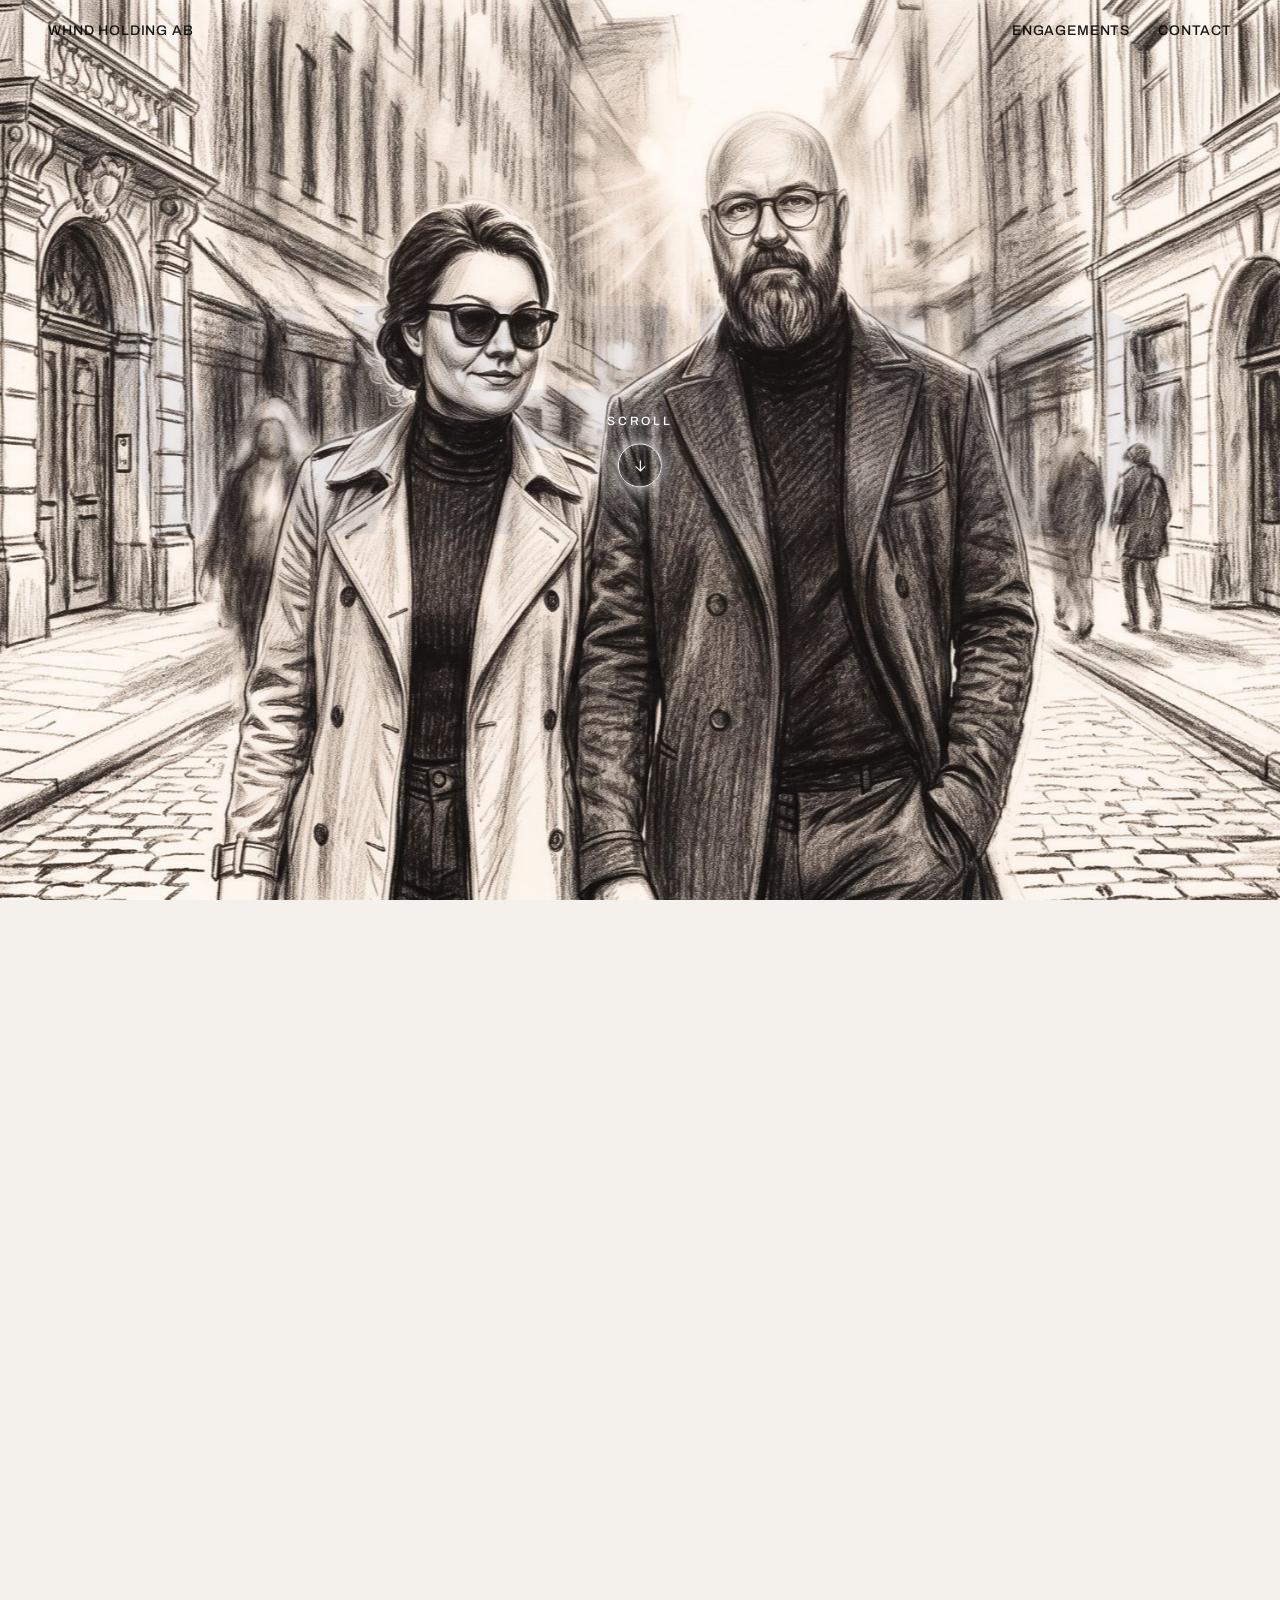
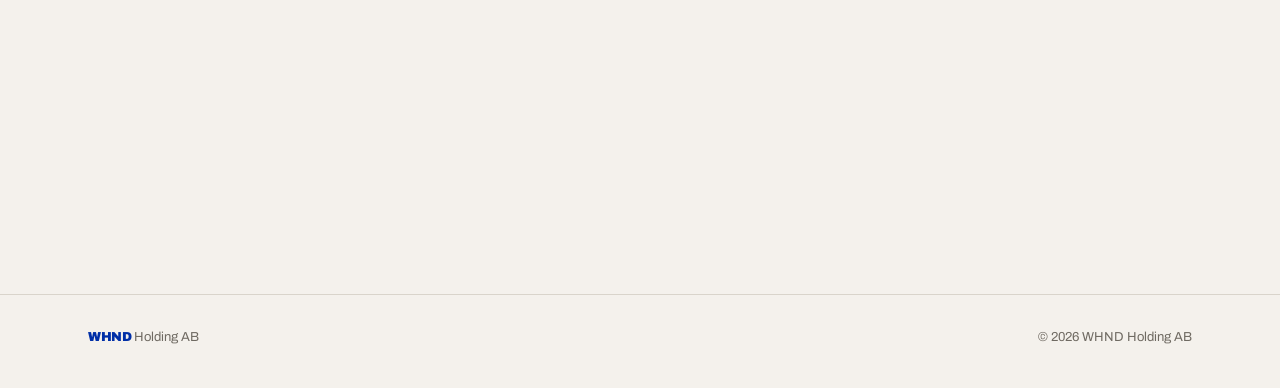
==== index.html @ 92e0ee67 "första deploy av whnd 2.0" ====
<!DOCTYPE html>
<html lang="en">
<head>
<meta charset="UTF-8">
<meta name="viewport" content="width=device-width, initial-scale=1.0">
<title>WHND Holding AB</title>
<meta name="description" content="WHND Holding AB – family-owned holding company of Jakob and Christina Rydberg. Owners of Rydberg Ekblom Group (formerly Contentbyrån) and the company behind enkelbouppteckning.se.">

<!-- ============================================================
     WHND Holding AB — one-pager
     Saker att byta ut (sök på TODO):
     1. "What matters to us"-texten (TODO-TEXT)
     ============================================================ -->

<link rel="preconnect" href="https://fonts.googleapis.com">
<link rel="preconnect" href="https://fonts.gstatic.com" crossorigin>
<link href="https://fonts.googleapis.com/css2?family=Archivo:wght@400;500;800;900&display=swap" rel="stylesheet">

<style>
  :root{
    --paper:#f4f1ec;        /* benvit bakgrund */
    --ink:#191817;          /* nästan svart text */
    --blue:#002fa7;         /* wordmark-blå (Klein-blå) */
    --muted:#6f6a62;
    --line:#d9d4cb;
    --max:1200px;
  }

  *{margin:0;padding:0;box-sizing:border-box}
  html{scroll-behavior:smooth}
  body{
    font-family:'Archivo',system-ui,sans-serif;
    background:var(--paper);
    color:var(--ink);
    -webkit-font-smoothing:antialiased;
    line-height:1.6;
  }
  ::selection{background:var(--blue);color:#fff}

  a{color:inherit;text-decoration:none}
  .wrap{max-width:var(--max);margin:0 auto;padding:0 clamp(20px,4vw,48px)}

  /* ---------- Nav ---------- */
  nav{
    position:fixed;top:0;left:0;right:0;z-index:20;
    display:flex;justify-content:space-between;align-items:center;
    padding:20px clamp(20px,4vw,48px);
    mix-blend-mode:multiply; /* navigationen smälter också in i bilden */
    font-size:14px;font-weight:500;letter-spacing:.06em;text-transform:uppercase;
  }
  nav .links{display:flex;gap:28px}
  nav a:hover{color:var(--blue)}

  /* ---------- Hero (scrollstyrd) ----------
     .hero-scroll är 240vh hög. Insidan (header) är sticky och fyller
     viewporten. Scrollpositionen räknas om till --p (0 → 1) i JS:
       --p = 0  : bilden skarp, WHND knappt synligt
       --p = 1  : bilden blurrad, WHND fullt framme
  ------------------------------------------ */
  .hero-scroll{height:240vh;position:relative}
  header{
    position:sticky;top:0;
    height:100svh;
    overflow:hidden;
    background:var(--paper);
  }
  .hero-img{
    position:absolute;inset:0;
    width:100%;height:100%;
    object-fit:cover;
    filter:blur(calc(var(--p,0) * 16px)) brightness(calc(1 + var(--p,0) * .07));
    transform:scale(calc(1.02 + var(--p,0) * .08)); /* döljer blur-kanterna + subtil zoom */
    will-change:filter,transform;
  }
  .wordmark-group{
    position:absolute;inset:0;
    display:flex;flex-direction:column;align-items:center;justify-content:center;
    gap:clamp(14px,2.5svh,28px);
    color:var(--blue);
    mix-blend-mode:multiply;                  /* multipliceras mot bilden */
    opacity:calc(.07 + var(--p,0) * .93);     /* knappt synligt → fullt framme */
    transform:scale(calc(1.08 - var(--p,0) * .08));
    user-select:none;
    z-index:2;
  }
  .wordmark{
    font-weight:900;
    font-size:clamp(110px,24vw,520px);
    line-height:1;
    letter-spacing:-.045em;
    white-space:nowrap;
  }
  .wordmark-sub{
    font-size:clamp(12px,1.3vw,17px);
    font-weight:500;
    letter-spacing:.22em;
    text-transform:uppercase;
    text-align:center;
  }
  /* SCROLL-nudge: mitten-mitten, syns direkt, tonar bort när WHND framträder */
  .scroll-nudge{
    position:absolute;
    left:50%;top:50%;
    transform:translate(-50%,-50%);
    display:flex;flex-direction:column;align-items:center;gap:12px;
    color:#fff;
    text-shadow:0 0 12px rgba(255,255,255,.9), 0 0 28px rgba(255,255,255,.5), 0 1px 6px rgba(0,0,0,.3);
    opacity:calc(1 - var(--p,0) * 4);         /* borta vid ~25 % av scrollsträckan */
    z-index:3;
    pointer-events:none;
  }
  .scroll-nudge .label{font-size:12px;font-weight:500;letter-spacing:.24em;text-transform:uppercase}
  .scroll-nudge .circle{
    width:44px;height:44px;border-radius:50%;
    border:1.5px solid #fff;
    box-shadow:0 0 14px rgba(255,255,255,.8), 0 0 34px rgba(255,255,255,.45),
               inset 0 0 10px rgba(255,255,255,.25);
    display:flex;align-items:center;justify-content:center;
    animation:nudge 2s ease-in-out infinite;
  }
  .scroll-nudge svg{width:15px;height:15px;display:block}
  @keyframes nudge{
    0%,100%{transform:translateY(0)}
    50%{transform:translateY(7px)}
  }
  @media (prefers-reduced-motion:reduce){
    :root{--p:1}
    .hero-scroll{height:100svh}
  }

  /* ---------- Sektioner ---------- */
  section{padding:clamp(80px,12vh,150px) 0;border-top:1px solid var(--line)}
  .kicker{
    font-size:13px;font-weight:500;letter-spacing:.16em;text-transform:uppercase;
    color:var(--blue);margin-bottom:28px;
  }
  .intro p{
    font-size:clamp(24px,3.2vw,40px);
    line-height:1.3;
    font-weight:500;
    letter-spacing:-.015em;
    max-width:20em;
  }
  .intro p + p{margin-top:1em;font-size:clamp(17px,1.6vw,20px);font-weight:400;color:var(--muted);max-width:36em}

  /* ---------- Bolag ---------- */
  .holding{display:grid;gap:0}
  .holding article{
    display:grid;
    grid-template-columns:80px 1fr 2fr;
    gap:clamp(16px,3vw,48px);
    padding:40px 0;
    border-top:1px solid var(--line);
    align-items:baseline;
  }
  .holding article:first-of-type{border-top:none;padding-top:0}
  .num{font-size:14px;color:var(--muted);font-variant-numeric:tabular-nums}
  .holding h3{
    font-size:clamp(22px,2.6vw,32px);
    font-weight:800;letter-spacing:-.02em;line-height:1.15;
  }
  .holding h3 a:hover{color:var(--blue)}
  .holding h3 .arrow{font-weight:400;font-size:.7em;vertical-align:.2em;margin-left:.3em;color:var(--blue)}
  .holding p{color:var(--muted);font-size:16px;max-width:34em}

  /* ---------- Kontakt ---------- */
  .contact-grid{
    display:grid;
    grid-template-columns:repeat(auto-fit,minmax(220px,1fr));
    gap:40px;margin-top:16px;
  }
  .contact-grid h4{
    font-size:13px;font-weight:500;letter-spacing:.14em;text-transform:uppercase;
    color:var(--muted);margin-bottom:10px;
  }
  .contact-grid p, .contact-grid a{font-size:17px;font-weight:500}
  .contact-grid a{border-bottom:1px solid var(--line);transition:border-color .2s,color .2s}
  .contact-grid a:hover{color:var(--blue);border-color:var(--blue)}
  .li-link{display:inline-flex;align-items:center;gap:8px}
  .li-icon{width:16px;height:16px;flex:none;color:var(--blue)}

  /* ---------- Footer ---------- */
  footer{
    border-top:1px solid var(--line);
    padding:32px 0 40px;
    display:flex;justify-content:space-between;gap:16px;flex-wrap:wrap;
    font-size:13px;color:var(--muted);
  }
  footer .mark{font-weight:900;letter-spacing:-.03em;color:var(--blue)}

  /* ---------- Reveal on scroll ---------- */
  .reveal{opacity:0;transform:translateY(24px);transition:opacity .7s ease,transform .7s ease}
  .reveal.in{opacity:1;transform:none}

  /* ---------- Mobil ---------- */
  @media (max-width:720px){
    .wordmark{font-size:26vw}
    .wordmark-sub{font-size:10px;letter-spacing:.16em;max-width:90vw;white-space:normal}
    .holding article{grid-template-columns:1fr;gap:8px}
    .num{order:-1}
    .scroll-hint{display:none}
  }
</style>
</head>
<body>

<nav>
  <a href="#top">WHND Holding AB</a>
  <div class="links">
    <a href="#engagements">Engagements</a>
    <a href="#contact">Contact</a>
  </div>
</nav>

<div class="hero-scroll" id="top">
  <header>
    <img class="hero-img" src="[data-uri]" alt="Christina och Jakob">
    <div class="wordmark-group">
      <h1 class="wordmark" aria-label="WHND">WHND</h1>
      <p class="wordmark-sub">WHND Holding AB &ndash; Jakob and Christina Rydberg</p>
    </div>
    <div class="scroll-nudge" aria-hidden="true">
      <span class="label">Scroll</span>
      <span class="circle">
        <svg viewBox="0 0 24 24" fill="none" stroke="currentColor" stroke-width="1.8" stroke-linecap="round" stroke-linejoin="round">
          <path d="M12 4v16M5 13l7 7 7-7"/>
        </svg>
      </span>
    </div>
  </header>
</div>

<section class="intro">
  <div class="wrap reveal">
    <p class="kicker">About</p>
    <p>WHND Holding AB is owned by Christina and Jakob, with backgrounds in law and project management in the creative industries.</p>
    <p>Through Contentbyrån AB (Rydberg Ekblom Group) we are engaged in a wide range of industries. What matters to us is long-term commitment, hands-on ownership and working with people we genuinely like.</p><!-- TODO-TEXT: "What matters to us..." är mitt förslag – justera gärna -->
  </div>
</section>

<section id="engagements">
  <div class="wrap reveal">
    <p class="kicker">Engagements</p>
    <div class="holding">

      <article>
        <span class="num">01</span>
        <h3><a href="https://rydbergekblom.se" target="_blank" rel="noopener">Rydberg Ekblom Group<span class="arrow">↗</span></a></h3>
        
        <p>Formerly Contentbyrån. Helps B2B companies in industries such as IT, mining, medicine and technical facility management with communication and marketing.</p>
      </article>

      <article>
        <span class="num">02</span>
        <h3><a href="https://enkelbouppteckning.se" target="_blank" rel="noopener">Enkelbouppteckning.se<span class="arrow">↗</span></a></h3>
        <p>A digital service that makes Swedish estate inventories easy to understand and complete yourself &mdash; without unnecessary legal fees. Operated through WHND.</p>
      </article>

    </div>
  </div>
</section>

<section id="contact">
  <div class="wrap reveal">
    <p class="kicker">Contact</p>
    <div class="contact-grid">
      <div>
        <h4>Email</h4>
        <p><a href="mailto:jakob@rydbergekblom.se">jakob@rydbergekblom.se</a></p>
      </div>
      <div>
        <h4>Corporate ID</h4>
        <p>556921-6210</p>
      </div>
      <div>
        <h4>Registered office</h4>
        <p>Ume&aring;, Sweden</p>
      </div>
      <div>
        <h4>LinkedIn</h4>
        <p>
          <a class="li-link" href="https://www.linkedin.com/in/rydbergjakob/" target="_blank" rel="noopener">
            <svg class="li-icon" viewBox="0 0 24 24" fill="currentColor" aria-hidden="true"><path d="M20.45 20.45h-3.55v-5.57c0-1.33-.03-3.04-1.85-3.04-1.86 0-2.14 1.45-2.14 2.94v5.67H9.35V9h3.41v1.56h.05c.48-.9 1.64-1.85 3.37-1.85 3.6 0 4.27 2.37 4.27 5.46v6.28zM5.34 7.43a2.06 2.06 0 1 1 0-4.12 2.06 2.06 0 0 1 0 4.12zM7.12 20.45H3.56V9h3.56v11.45z"/></svg>
            Jakob Rydberg
          </a>
        </p>
      </div>
    </div>
  </div>
</section>

<footer>
  <div class="wrap" style="display:flex;justify-content:space-between;flex-wrap:wrap;gap:16px;width:100%">
    <span><span class="mark">WHND</span> Holding AB</span>
    <span>© 2026 WHND Holding AB</span>
  </div>
</footer>

<script>
  // Mjuk reveal när sektioner scrollas in
  const io = new IntersectionObserver(entries => {
    entries.forEach(e => { if (e.isIntersecting) e.target.classList.add('in'); });
  }, { threshold: 0.15 });
  document.querySelectorAll('.reveal').forEach(el => io.observe(el));

  // Scrollstyrd hero: räkna om scrollposition till --p (0 → 1)
  const heroScroll = document.querySelector('.hero-scroll');
  const reduceMotion = matchMedia('(prefers-reduced-motion: reduce)').matches;
  let ticking = false;

  function updateHero(){
    ticking = false;
    // Sträckan där headern är "fastnålad" = hero-höjd minus en viewport.
    // Effekten är helt klar vid 80 % av sträckan, så WHND hinner landa
    // innan sektionen släpper.
    const range = (heroScroll.offsetHeight - innerHeight) * 0.8;
    const p = Math.min(1, Math.max(0, scrollY / range));
    document.documentElement.style.setProperty('--p', p.toFixed(4));
  }
  if (!reduceMotion){
    addEventListener('scroll', () => {
      if (!ticking){ ticking = true; requestAnimationFrame(updateHero); }
    }, { passive:true });
    addEventListener('resize', updateHero);
    updateHero();
  }
</script>

</body>
</html>
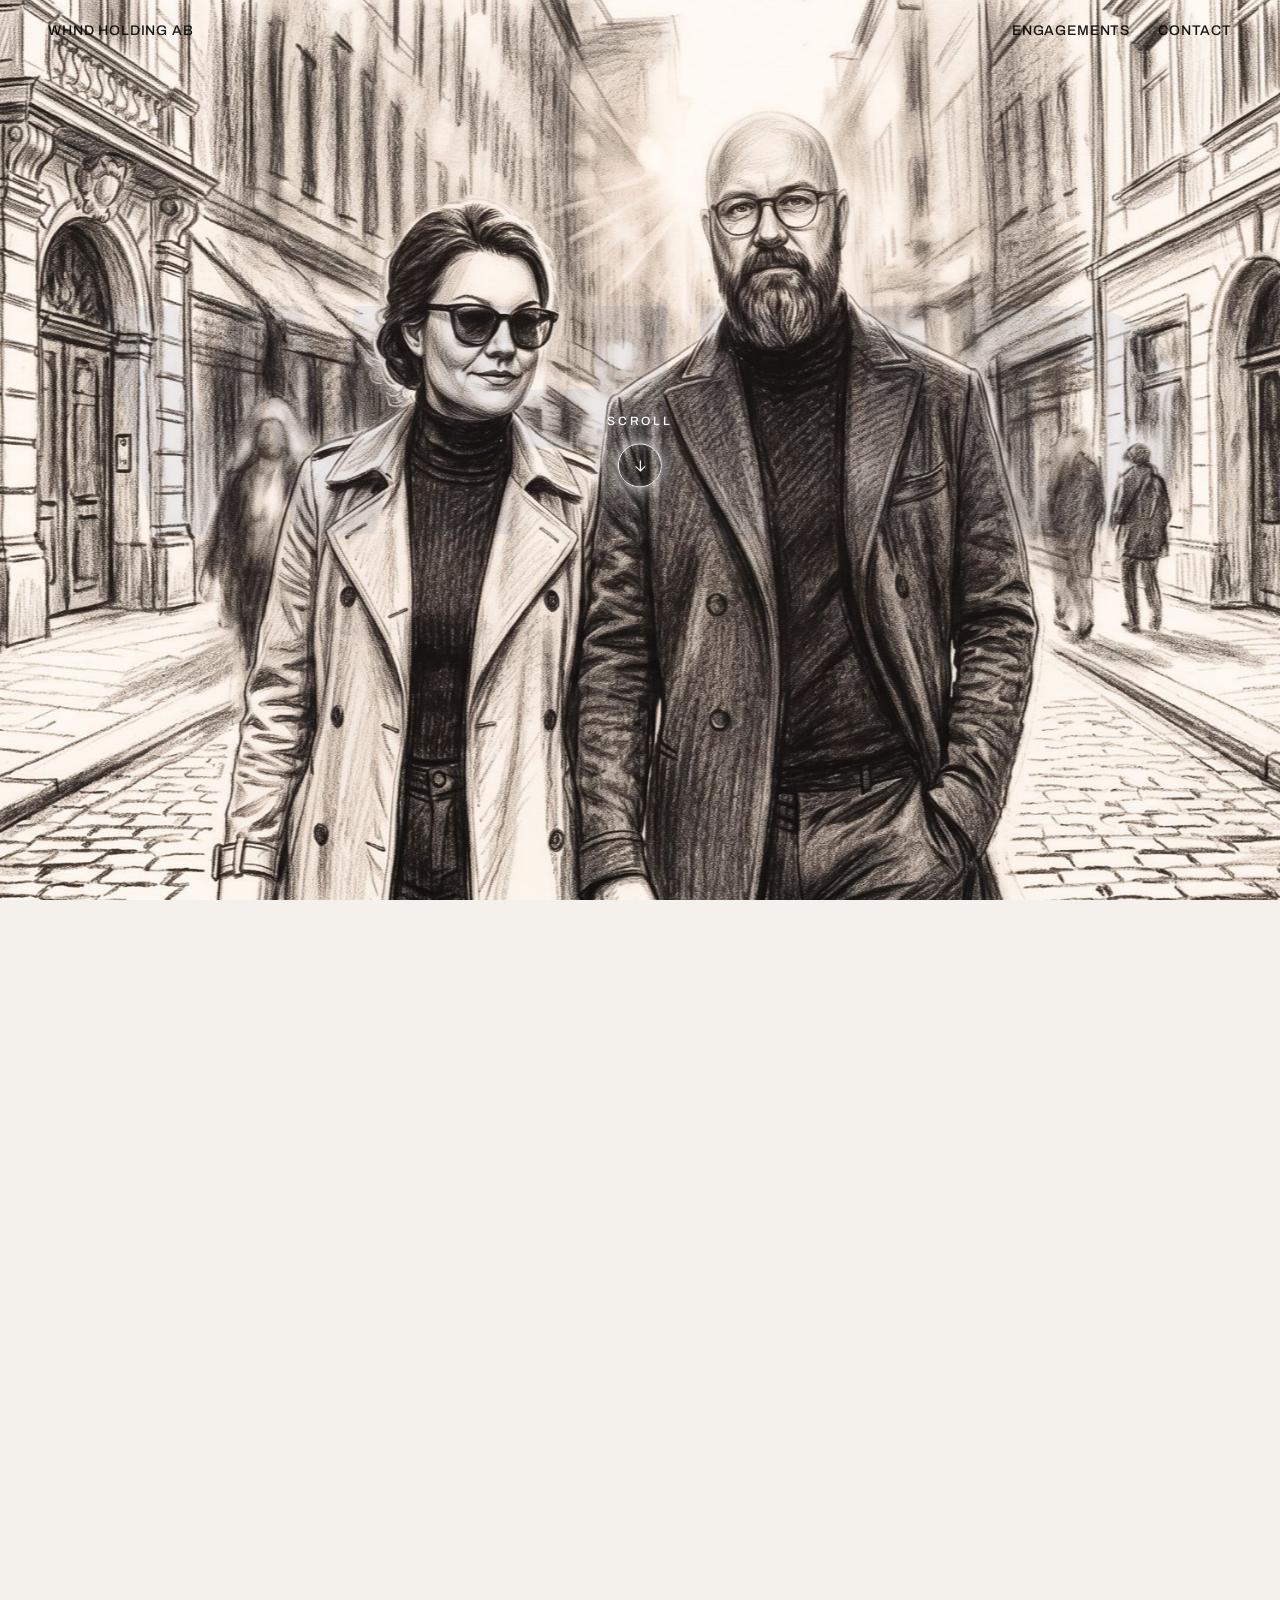
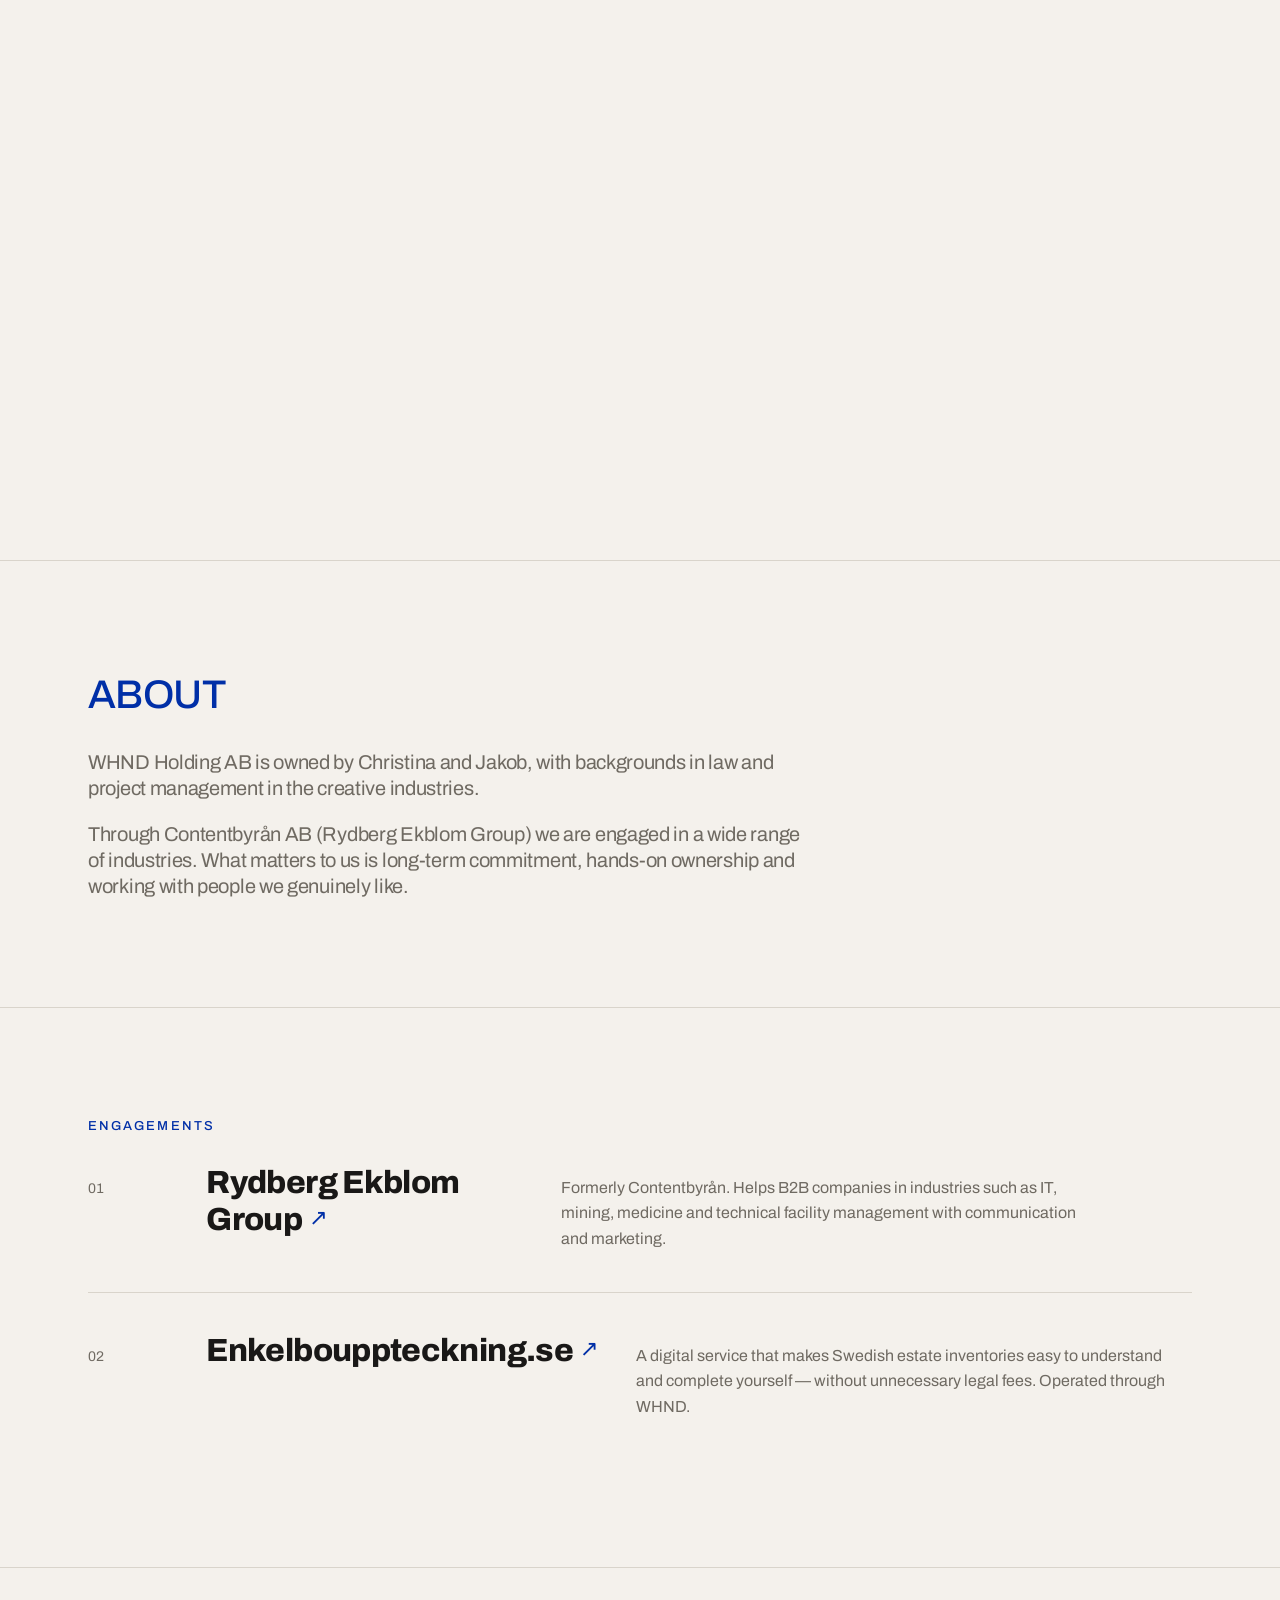
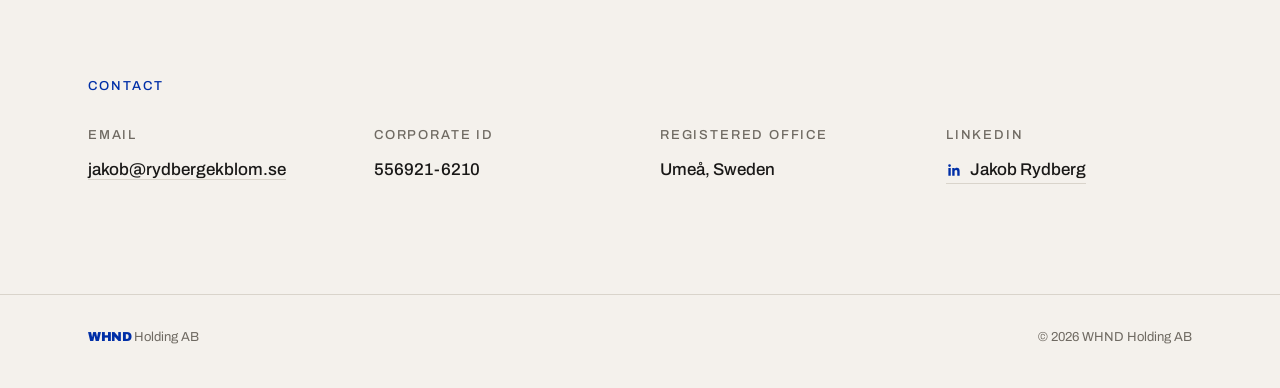
==== commit 4bc33e26: "uppdaterat mobil version" ====
--- a/index.html
+++ b/index.html
@@ -194,6 +194,10 @@
 
   /* ---------- Mobil ---------- */
   @media (max-width:720px){
+    /* trängre nav: visa bara WHND och dra ihop typografin */
+    nav{font-size:12px;letter-spacing:.05em;padding:16px 20px}
+    nav .links{gap:18px}
+    .brand-rest{display:none}
     .wordmark{font-size:26vw}
     .wordmark-sub{font-size:10px;letter-spacing:.16em;max-width:90vw;white-space:normal}
     .holding article{grid-template-columns:1fr;gap:8px}
@@ -205,7 +209,7 @@
 <body>
 
 <nav>
-  <a href="#top">WHND Holding AB</a>
+  <a href="#top">WHND<span class="brand-rest"> Holding AB</span></a>
   <div class="links">
     <a href="#engagements">Engagements</a>
     <a href="#contact">Contact</a>
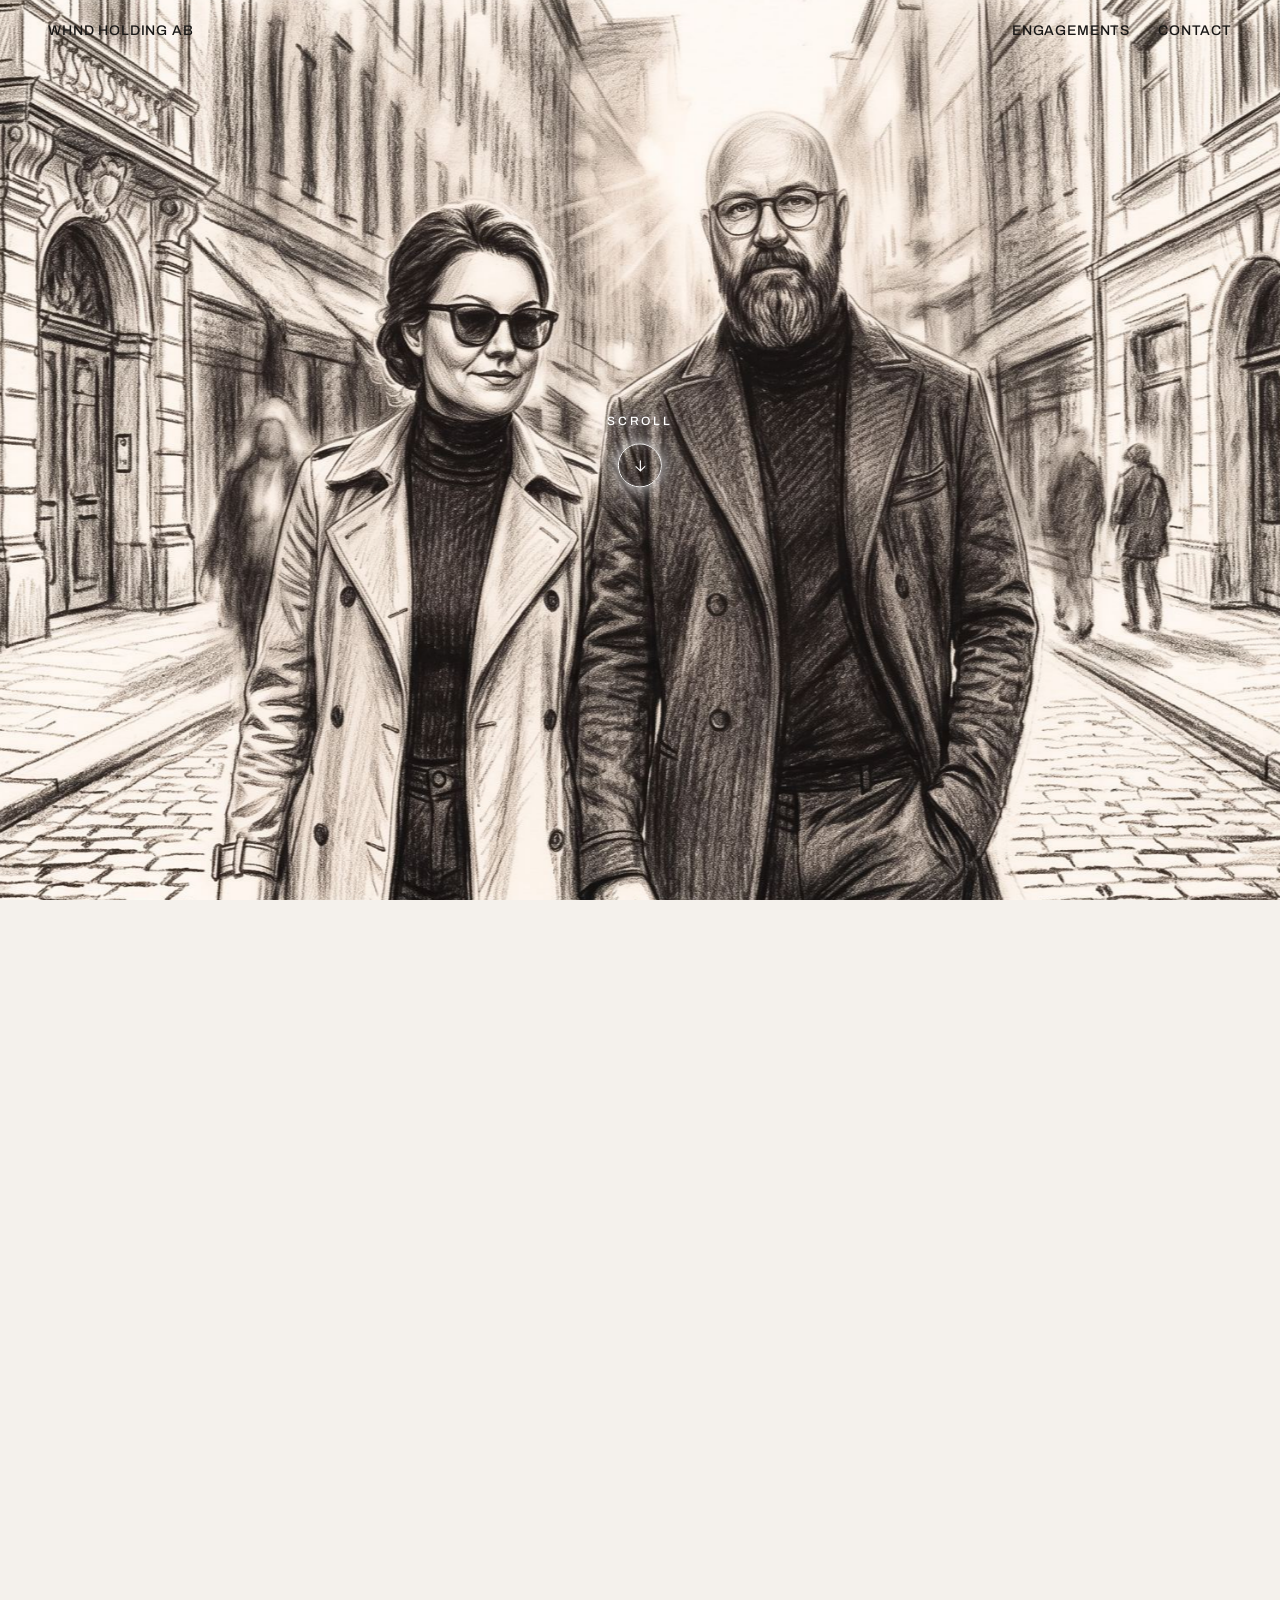
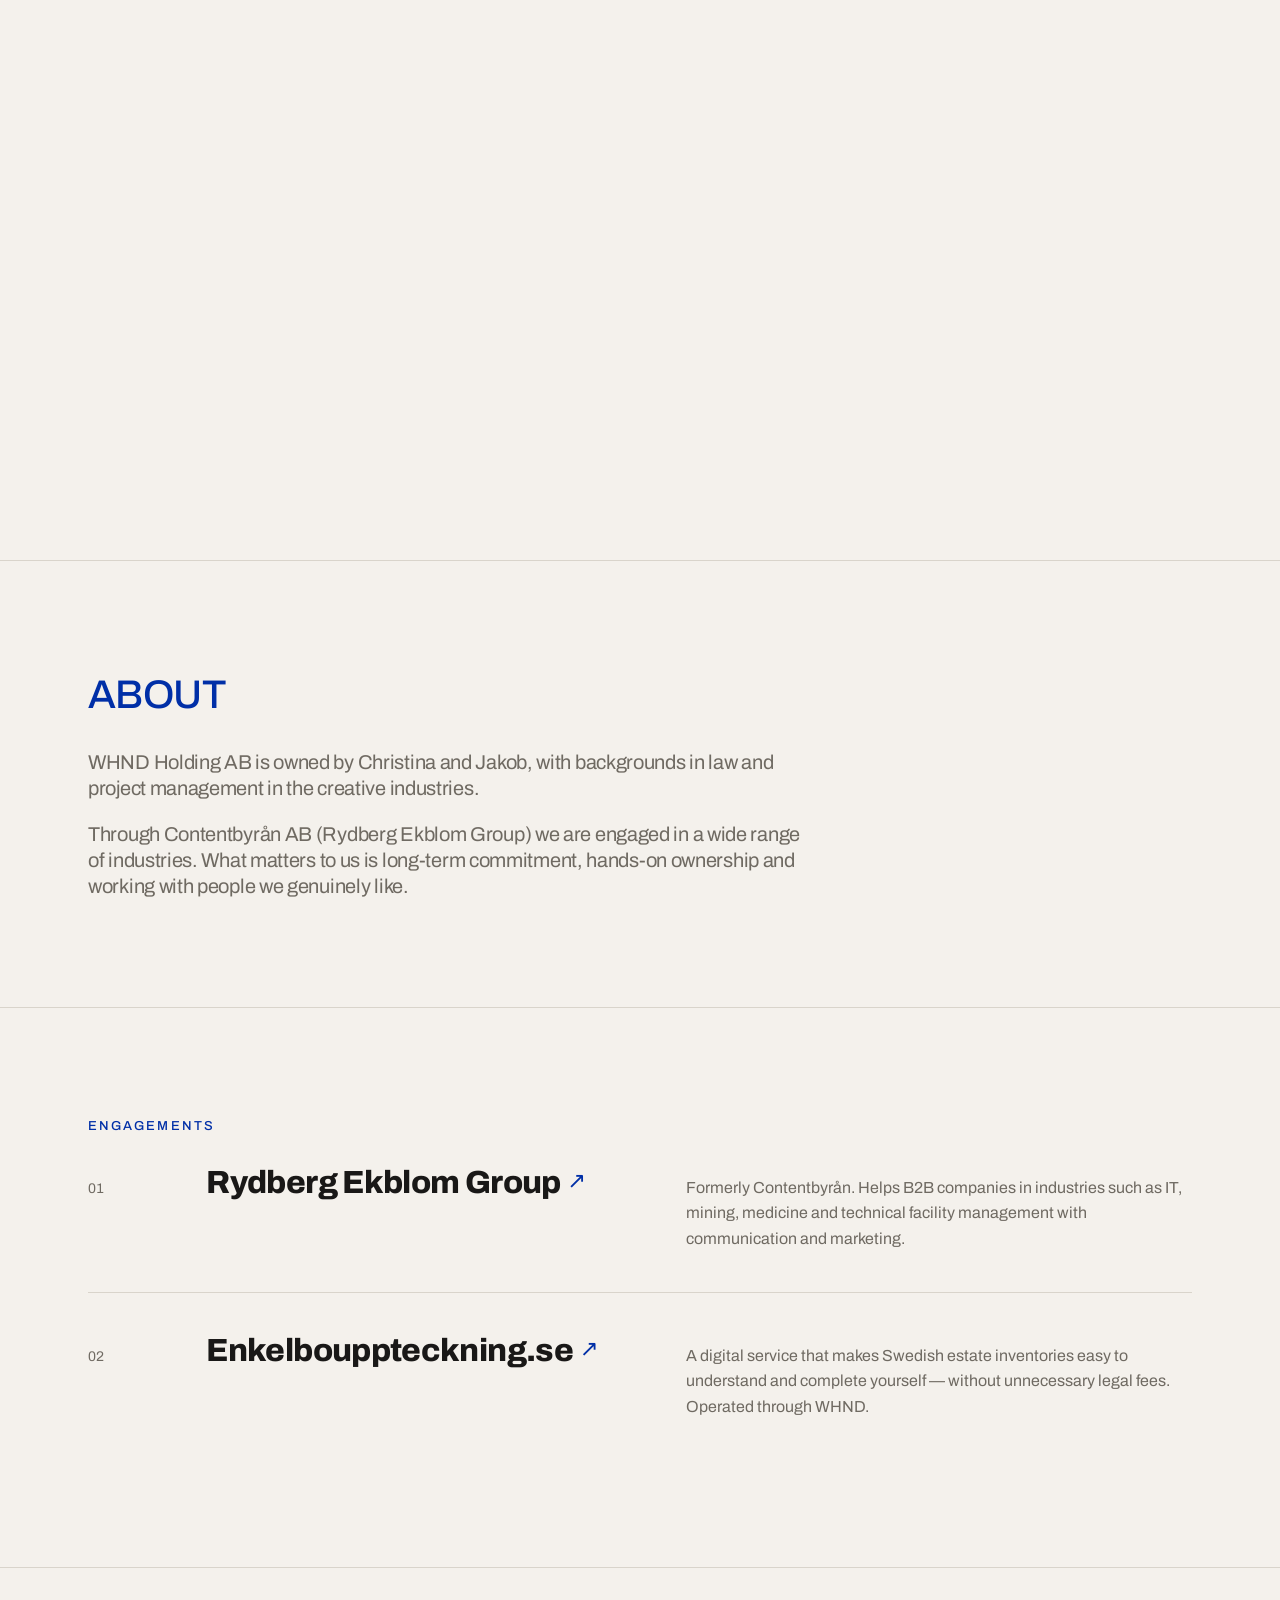
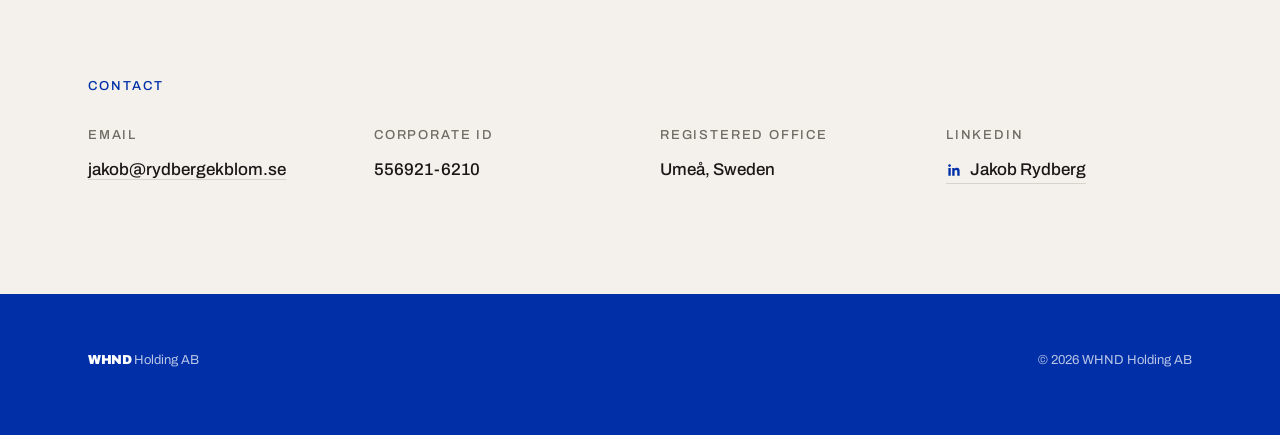
==== commit 853b3987: "ny index med designförändringar mot blått" ====
--- a/index.html
+++ b/index.html
@@ -45,7 +45,9 @@
     position:fixed;top:0;left:0;right:0;z-index:20;
     display:flex;justify-content:space-between;align-items:center;
     padding:20px clamp(20px,4vw,48px);
-    mix-blend-mode:multiply; /* navigationen smälter också in i bilden */
+    /* skiftar mörk → vit medan blå lagret tonas in, och tillbaka till mörk
+       när man lämnar heron (--np sätts i JS) */
+    color:color-mix(in srgb, var(--ink) calc((1 - var(--np,0)) * 100%), #fff calc(var(--np,0) * 100%));
     font-size:14px;font-weight:500;letter-spacing:.06em;text-transform:uppercase;
   }
   nav .links{display:flex;gap:28px}
@@ -68,18 +70,22 @@
     position:absolute;inset:0;
     width:100%;height:100%;
     object-fit:cover;
-    filter:blur(calc(var(--p,0) * 16px)) brightness(calc(1 + var(--p,0) * .07));
-    transform:scale(calc(1.02 + var(--p,0) * .08)); /* döljer blur-kanterna + subtil zoom */
+    filter:brightness(calc(1 + var(--p,0) * .75)); /* exponeringen ökar under scrollen */
+    transform:scale(calc(1.02 + var(--p,0) * .06)); /* subtil zoom under scrollen */
     will-change:filter,transform;
   }
+  /* Inverterat upplägg: blått lager med VIT text, hela lagret i multiply.
+     Multiply-matten gör jobbet: vitt × bild = bilden syns orörd (bokstäverna
+     blir utstansade fönster), blått × bild = blåtonad bild. --p styr hur
+     mycket av lagret som tonats in. */
   .wordmark-group{
     position:absolute;inset:0;
     display:flex;flex-direction:column;align-items:center;justify-content:center;
     gap:clamp(14px,2.5svh,28px);
-    color:var(--blue);
-    mix-blend-mode:multiply;                  /* multipliceras mot bilden */
-    opacity:calc(.07 + var(--p,0) * .93);     /* knappt synligt → fullt framme */
-    transform:scale(calc(1.08 - var(--p,0) * .08));
+    background:var(--blue);
+    color:#fff;
+    mix-blend-mode:multiply;
+    opacity:var(--p,0);                       /* osynligt → fullt intonat */
     user-select:none;
     z-index:2;
   }
@@ -147,7 +153,9 @@
   .holding{display:grid;gap:0}
   .holding article{
     display:grid;
-    grid-template-columns:80px 1fr 2fr;
+    /* procentkolumn i stället för fr: annars breddar långa bolagsnamn
+       (Enkelbouppteckning.se) sin kolumn och raderna linjerar inte */
+    grid-template-columns:80px minmax(0,40%) minmax(0,1fr);
     gap:clamp(16px,3vw,48px);
     padding:40px 0;
     border-top:1px solid var(--line);
@@ -158,6 +166,7 @@
   .holding h3{
     font-size:clamp(22px,2.6vw,32px);
     font-weight:800;letter-spacing:-.02em;line-height:1.15;
+    overflow-wrap:anywhere; /* säkerhet: långa namn bryts hellre än sväller ut */
   }
   .holding h3 a:hover{color:var(--blue)}
   .holding h3 .arrow{font-weight:400;font-size:.7em;vertical-align:.2em;margin-left:.3em;color:var(--blue)}
@@ -181,12 +190,12 @@
 
   /* ---------- Footer ---------- */
   footer{
-    border-top:1px solid var(--line);
-    padding:32px 0 40px;
+    background:var(--blue);            /* samma blå som heron vid full scroll */
+    padding:56px 0 64px;
     display:flex;justify-content:space-between;gap:16px;flex-wrap:wrap;
-    font-size:13px;color:var(--muted);
-  }
-  footer .mark{font-weight:900;letter-spacing:-.03em;color:var(--blue)}
+    font-size:13px;color:rgba(255,255,255,.72);
+  }
+  footer .mark{font-weight:900;letter-spacing:-.03em;color:#fff}
 
   /* ---------- Reveal on scroll ---------- */
   .reveal{opacity:0;transform:translateY(24px);transition:opacity .7s ease,transform .7s ease}
@@ -319,15 +328,23 @@
     // innan sektionen släpper.
     const range = (heroScroll.offsetHeight - innerHeight) * 0.8;
     const p = Math.min(1, Math.max(0, scrollY / range));
-    document.documentElement.style.setProperty('--p', p.toFixed(4));
-  }
-  if (!reduceMotion){
-    addEventListener('scroll', () => {
-      if (!ticking){ ticking = true; requestAnimationFrame(updateHero); }
-    }, { passive:true });
-    addEventListener('resize', updateHero);
-    updateHero();
-  }
+    if (!reduceMotion){
+      document.documentElement.style.setProperty('--p', p.toFixed(4));
+    }
+
+    // Navfärgen: följer p inne i heron, tonar tillbaka till mörk när
+    // sticky-läget släpper och de ljusa sektionerna tar över. Körs även
+    // vid reduced motion (då är heron statiskt blå, --p = 1).
+    const pEff = reduceMotion ? 1 : p;
+    const released = scrollY - (heroScroll.offsetHeight - innerHeight);
+    const np = released > 0 ? Math.max(0, 1 - released / (innerHeight * 0.3)) : pEff;
+    document.documentElement.style.setProperty('--np', np.toFixed(4));
+  }
+  addEventListener('scroll', () => {
+    if (!ticking){ ticking = true; requestAnimationFrame(updateHero); }
+  }, { passive:true });
+  addEventListener('resize', updateHero);
+  updateHero();
 </script>
 
 </body>
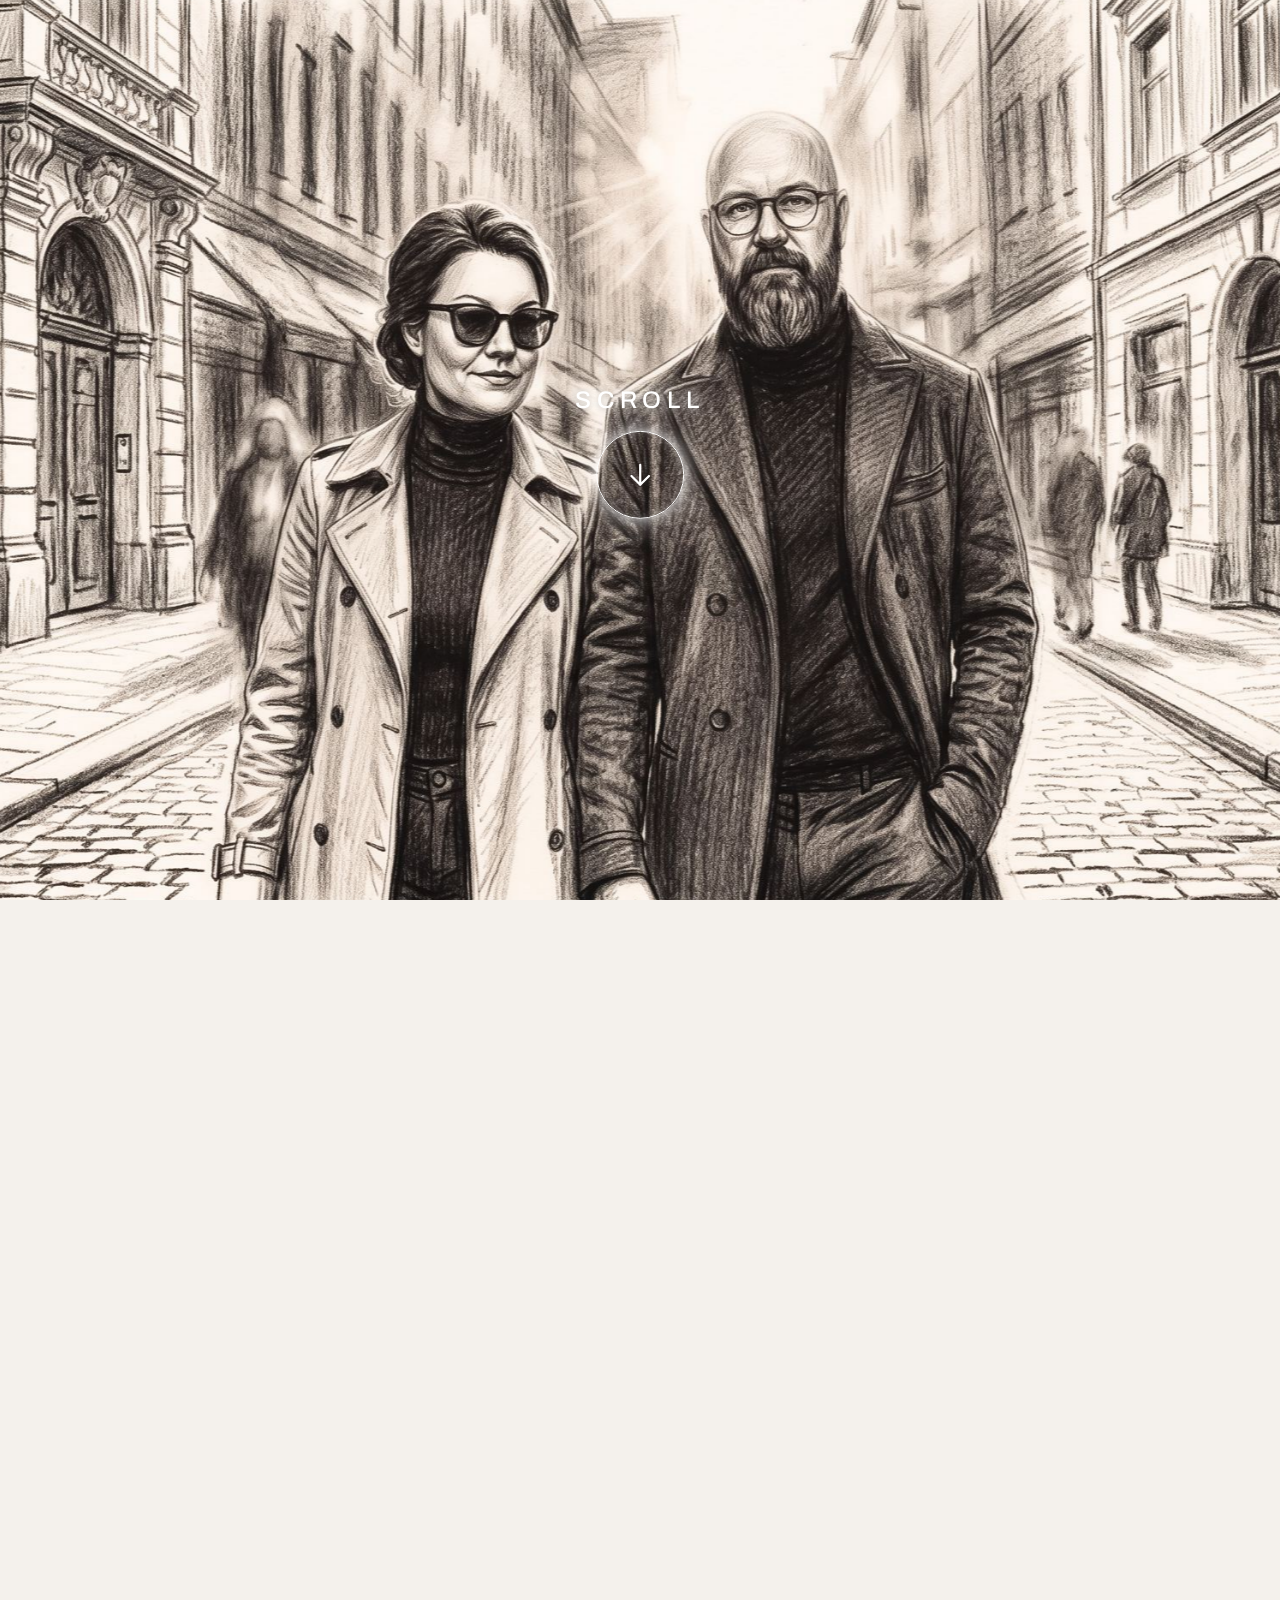
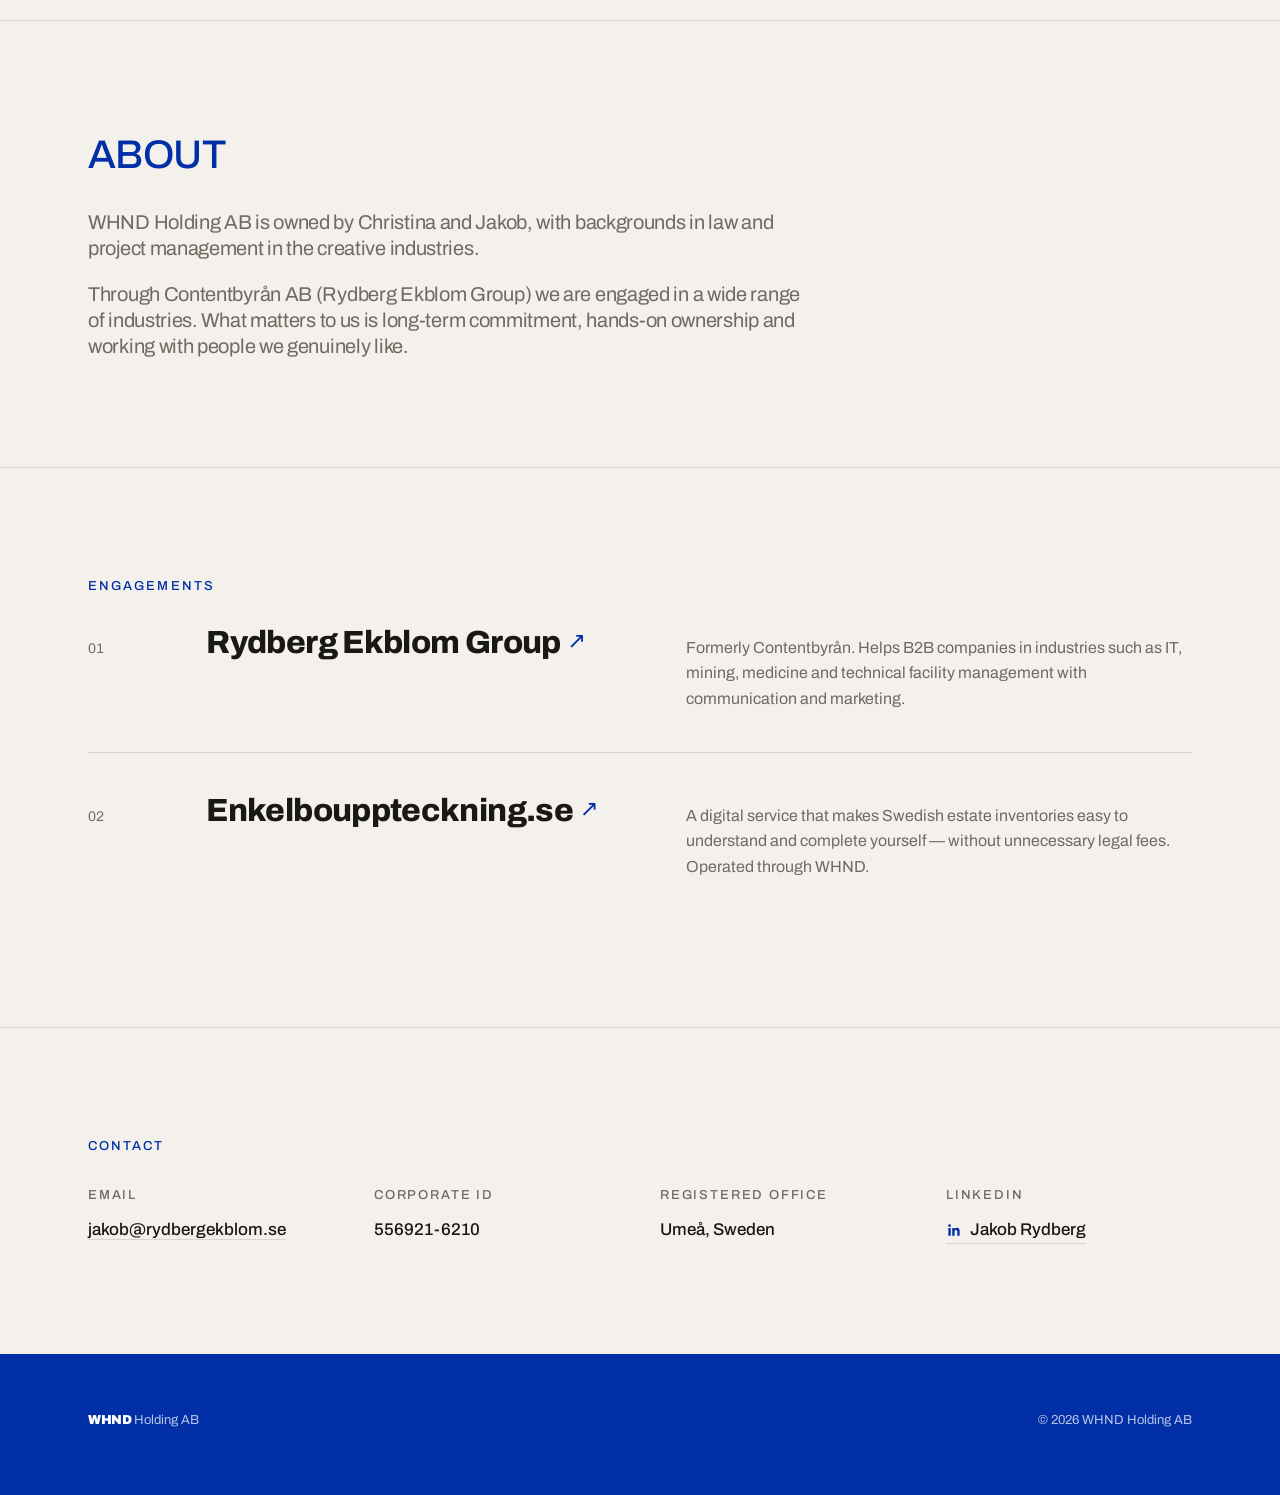
==== commit c293801a: "fixa snabbare scroll + tagit bort meny" ====
--- a/index.html
+++ b/index.html
@@ -45,11 +45,15 @@
     position:fixed;top:0;left:0;right:0;z-index:20;
     display:flex;justify-content:space-between;align-items:center;
     padding:20px clamp(20px,4vw,48px);
-    /* skiftar mörk → vit medan blå lagret tonas in, och tillbaka till mörk
-       när man lämnar heron (--np sätts i JS) */
-    color:color-mix(in srgb, var(--ink) calc((1 - var(--np,0)) * 100%), #fff calc(var(--np,0) * 100%));
+    /* teater-linjen: menyn är gömd i heron och tonar in när man landar
+       på de ljusa sektionerna (klassen .on sätts i JS) */
+    color:var(--ink);
+    opacity:0;
+    pointer-events:none;
+    transition:opacity .5s ease;
     font-size:14px;font-weight:500;letter-spacing:.06em;text-transform:uppercase;
   }
+  nav.on{opacity:1;pointer-events:auto}
   nav .links{display:flex;gap:28px}
   nav a:hover{color:var(--blue)}
 
@@ -59,7 +63,7 @@
        --p = 0  : bilden skarp, WHND knappt synligt
        --p = 1  : bilden blurrad, WHND fullt framme
   ------------------------------------------ */
-  .hero-scroll{height:240vh;position:relative}
+  .hero-scroll{height:180vh;position:relative}
   header{
     position:sticky;top:0;
     height:100svh;
@@ -115,16 +119,16 @@
     z-index:3;
     pointer-events:none;
   }
-  .scroll-nudge .label{font-size:12px;font-weight:500;letter-spacing:.24em;text-transform:uppercase}
+  .scroll-nudge .label{font-size:24px;font-weight:500;letter-spacing:.24em;text-transform:uppercase}
   .scroll-nudge .circle{
-    width:44px;height:44px;border-radius:50%;
+    width:88px;height:88px;border-radius:50%;
     border:1.5px solid #fff;
     box-shadow:0 0 14px rgba(255,255,255,.8), 0 0 34px rgba(255,255,255,.45),
                inset 0 0 10px rgba(255,255,255,.25);
     display:flex;align-items:center;justify-content:center;
     animation:nudge 2s ease-in-out infinite;
   }
-  .scroll-nudge svg{width:15px;height:15px;display:block}
+  .scroll-nudge svg{width:30px;height:30px;display:block}
   @keyframes nudge{
     0%,100%{transform:translateY(0)}
     50%{transform:translateY(7px)}
@@ -332,13 +336,10 @@
       document.documentElement.style.setProperty('--p', p.toFixed(4));
     }
 
-    // Navfärgen: följer p inne i heron, tonar tillbaka till mörk när
-    // sticky-läget släpper och de ljusa sektionerna tar över. Körs även
-    // vid reduced motion (då är heron statiskt blå, --p = 1).
-    const pEff = reduceMotion ? 1 : p;
+    // Menyn: gömd i heron, tonar in när sticky-läget släppt och de
+    // ljusa sektionerna tagit över.
     const released = scrollY - (heroScroll.offsetHeight - innerHeight);
-    const np = released > 0 ? Math.max(0, 1 - released / (innerHeight * 0.3)) : pEff;
-    document.documentElement.style.setProperty('--np', np.toFixed(4));
+    document.querySelector('nav').classList.toggle('on', released > 0);
   }
   addEventListener('scroll', () => {
     if (!ticking){ ticking = true; requestAnimationFrame(updateHero); }
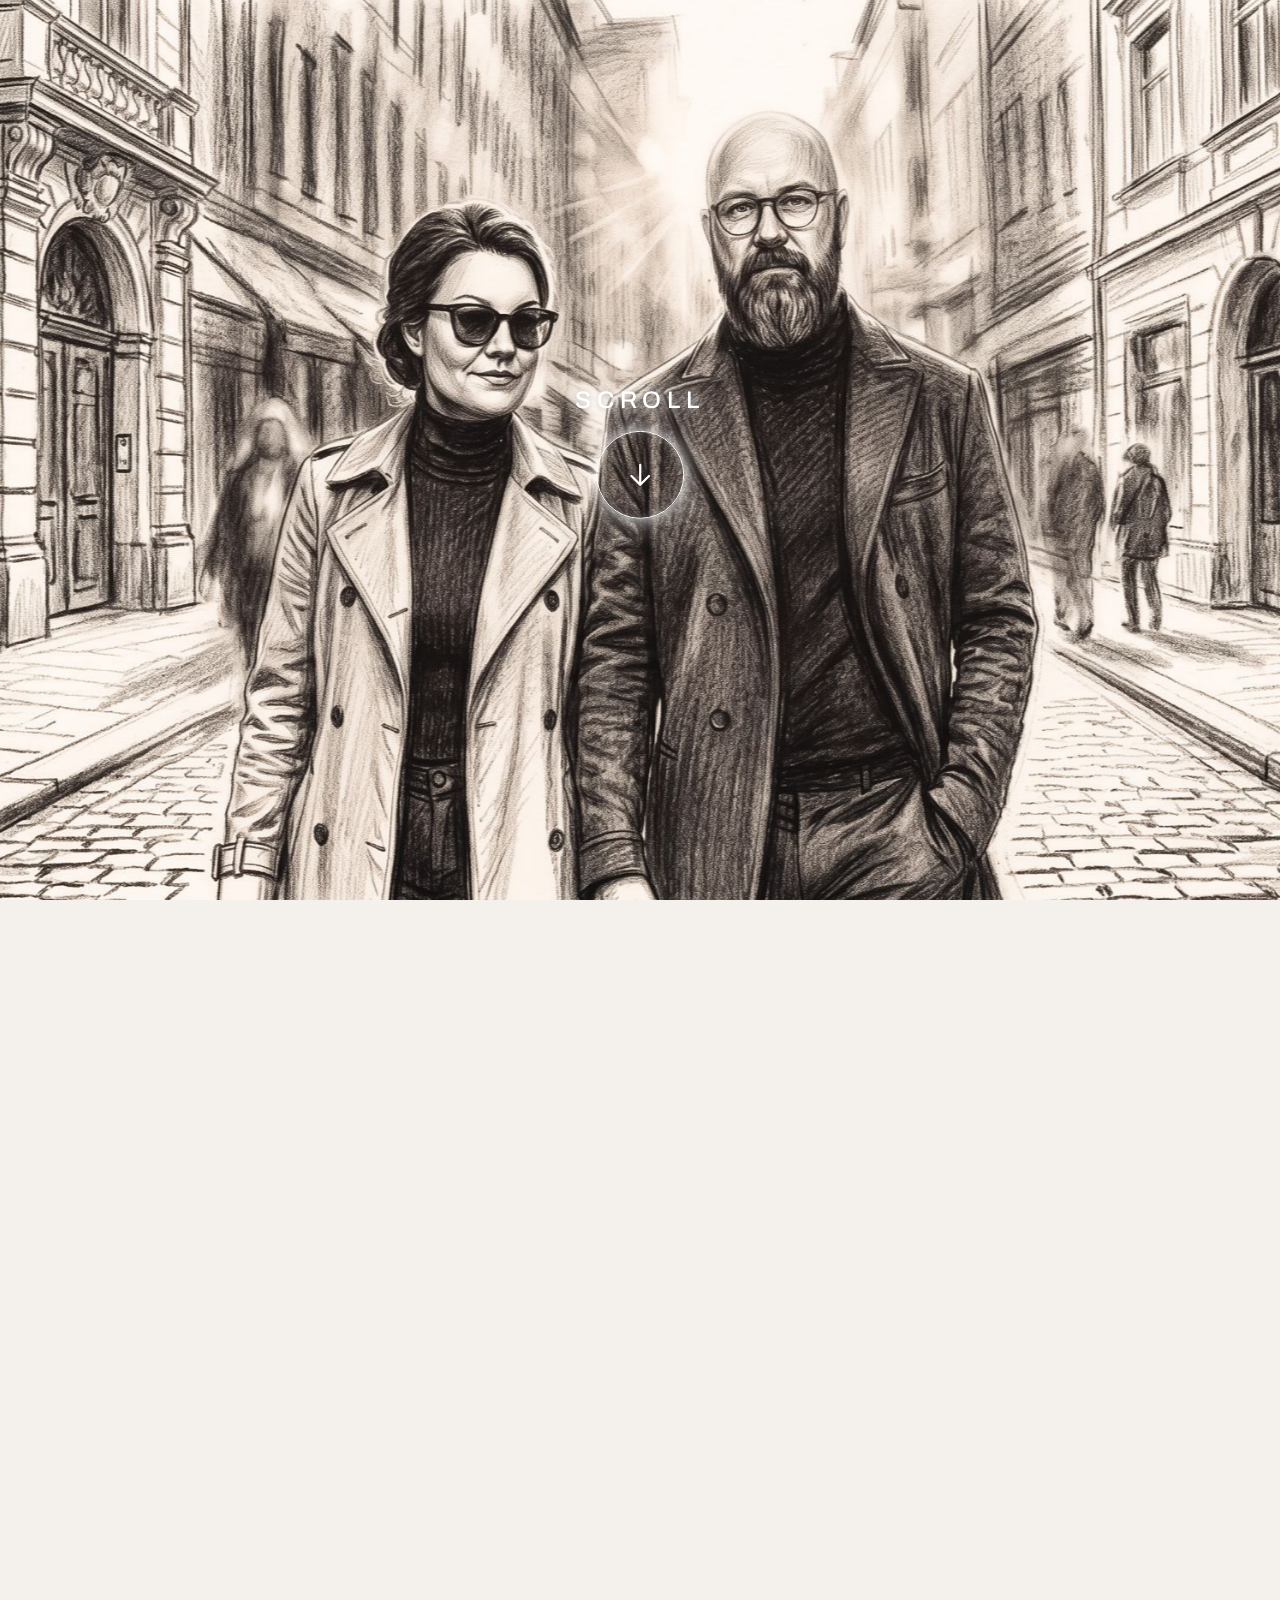
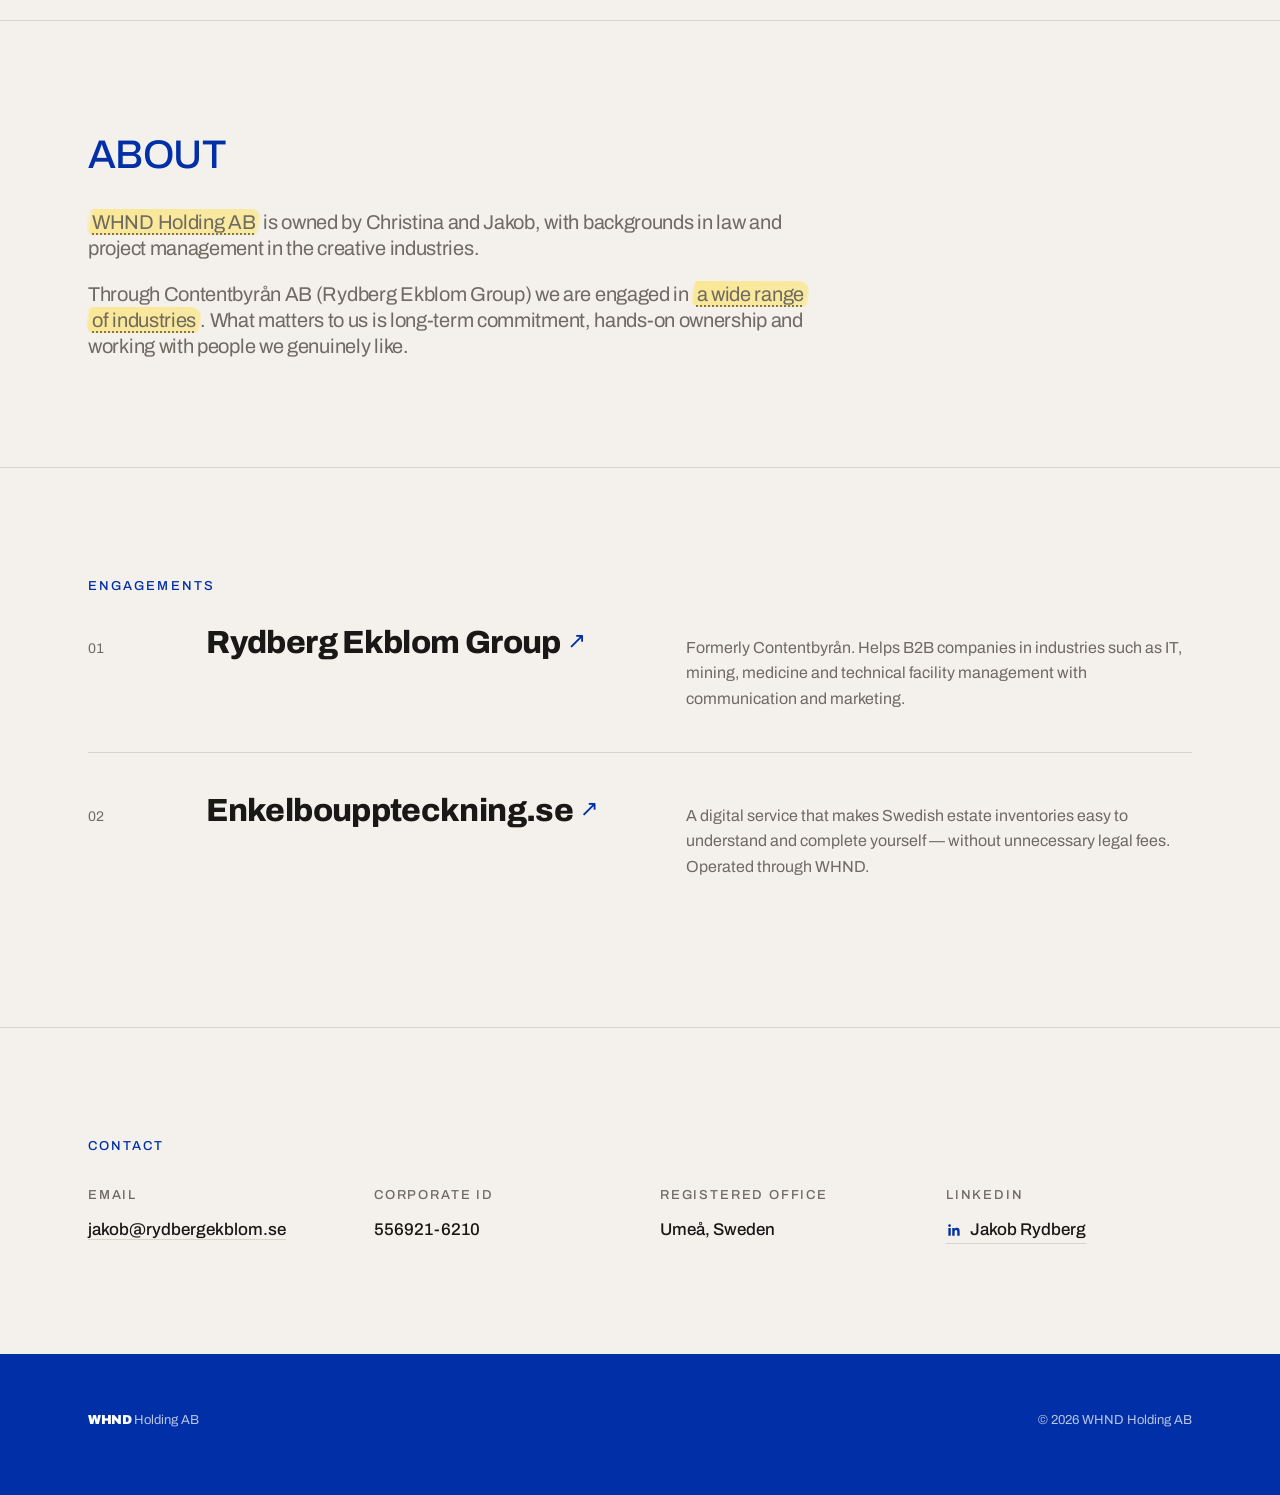
==== commit 6ca9654d: "uppdaterat text och hero lite" ====
--- a/index.html
+++ b/index.html
@@ -107,6 +107,21 @@
     text-transform:uppercase;
     text-align:center;
   }
+  /* Sublinen i solid vitt: en identisk kopia av gruppen ligger ovanpå
+     multiply-lagret (normal blending). WHND är osynligt där och reserverar
+     bara exakt samma plats, så den vita sublinen hamnar pixelperfekt. */
+  .wordmark-overlay{
+    position:absolute;inset:0;
+    display:flex;flex-direction:column;align-items:center;justify-content:center;
+    gap:clamp(14px,2.5svh,28px);
+    opacity:var(--p,0);
+    user-select:none;
+    pointer-events:none;
+    z-index:3;
+  }
+  .wordmark-overlay .wordmark{visibility:hidden}
+  .wordmark-overlay .wordmark-sub{color:#fff}
+  .wordmark-group .wordmark-sub{visibility:hidden} /* originalet reserverar bara plats */
   /* SCROLL-nudge: mitten-mitten, syns direkt, tonar bort när WHND framträder */
   .scroll-nudge{
     position:absolute;
@@ -153,6 +168,66 @@
   }
   .intro p + p{margin-top:1em;font-size:clamp(17px,1.6vw,20px);font-weight:400;color:var(--muted);max-width:36em}
 
+  /* ---------- Tooltips med överstrykningspenna ---------- */
+  .tip{
+    position:relative;
+    cursor:help;
+    outline:none;
+    text-decoration:underline dotted rgba(25,24,23,.55);
+    text-decoration-thickness:1.5px;
+    text-underline-offset:4px;
+    /* markeringspennan: gul, lätt ojämn i kanterna */
+    background:linear-gradient(100deg,
+      rgba(255,224,80,0) 1%,
+      rgba(255,224,80,.55) 4%,
+      rgba(255,224,80,.48) 96%,
+      rgba(255,224,80,0) 99%);
+    padding:.1em .25em;
+    margin:-.1em -.05em;
+    border-radius:.3em .5em .4em .35em;
+    box-decoration-break:clone;
+    -webkit-box-decoration-break:clone;
+  }
+  .tip::after{
+    content:attr(data-tip);
+    position:absolute;
+    bottom:calc(100% + 12px);
+    left:50%;
+    transform:translateX(-50%) translateY(4px);
+    width:max-content;
+    max-width:min(300px,72vw);
+    background:var(--ink);
+    color:#fff;
+    font-size:13.5px;
+    font-weight:400;
+    letter-spacing:0;
+    line-height:1.55;
+    padding:10px 14px;
+    border-radius:8px;
+    opacity:0;
+    pointer-events:none;
+    transition:opacity .2s ease,transform .2s ease;
+    z-index:10;
+  }
+  .tip::before{ /* pilen */
+    content:"";
+    position:absolute;
+    bottom:calc(100% + 5px);
+    left:50%;
+    transform:translateX(-50%);
+    border:7px solid transparent;
+    border-top-color:var(--ink);
+    opacity:0;
+    transition:opacity .2s ease;
+    z-index:10;
+  }
+  .tip:hover::after,.tip:focus::after,
+  .tip:hover::before,.tip:focus::before{
+    opacity:1;
+    transform:translateX(-50%) translateY(0);
+  }
+  .tip:hover::before,.tip:focus::before{transform:translateX(-50%)}
+
   /* ---------- Bolag ---------- */
   .holding{display:grid;gap:0}
   .holding article{
@@ -234,6 +309,10 @@
     <img class="hero-img" src="[data-uri]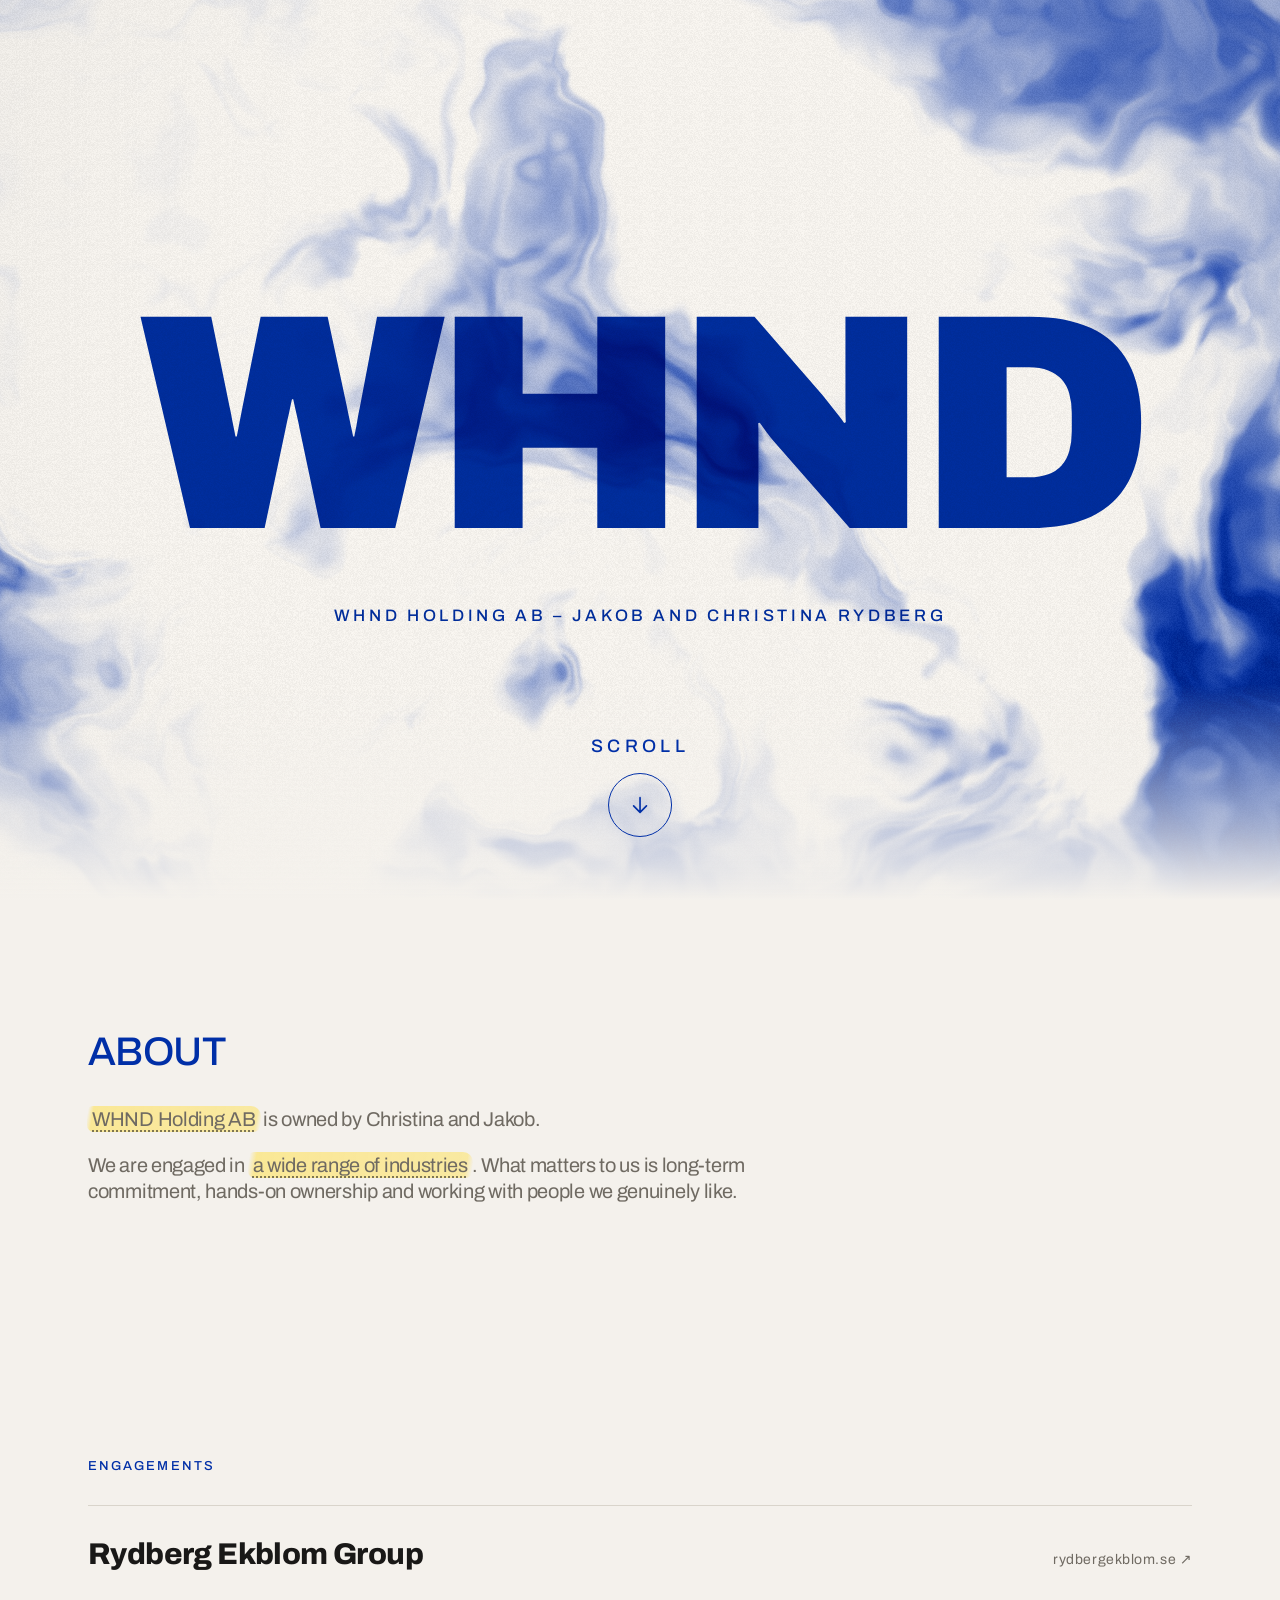
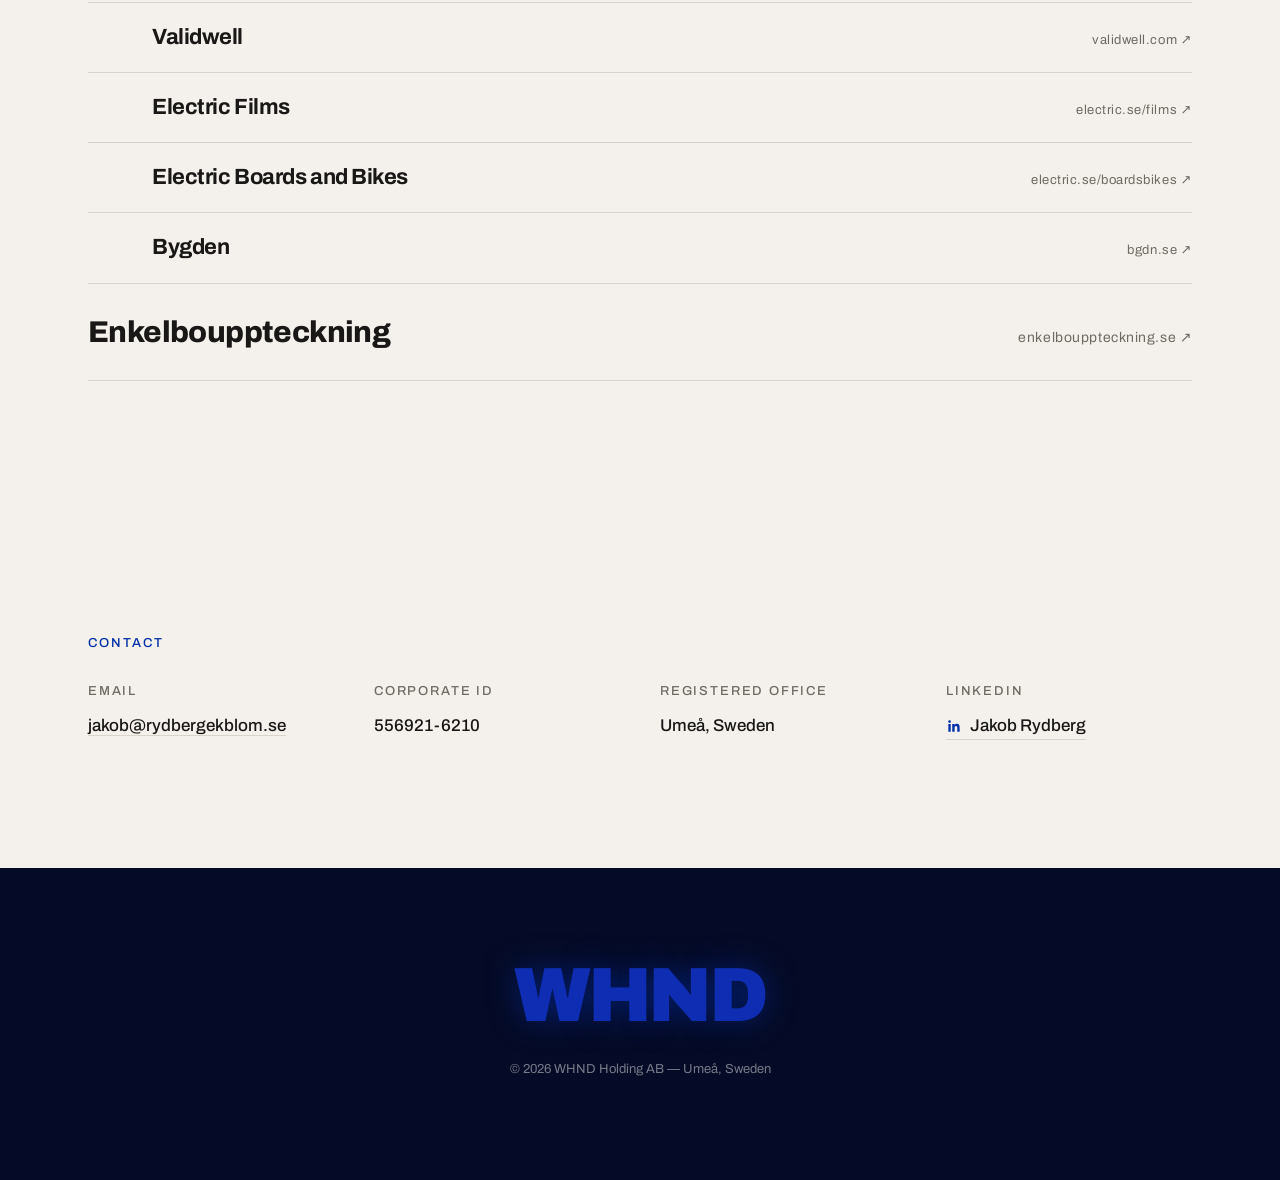
==== commit 86fc5993: "ny design" ====
--- a/index.html
+++ b/index.html
@@ -4,12 +4,14 @@
 <meta charset="UTF-8">
 <meta name="viewport" content="width=device-width, initial-scale=1.0">
 <title>WHND Holding AB</title>
-<meta name="description" content="WHND Holding AB – family-owned holding company of Jakob and Christina Rydberg. Owners of Rydberg Ekblom Group (formerly Contentbyrån) and the company behind enkelbouppteckning.se.">
+<meta name="description" content="WHND Holding AB – family-owned holding company of Jakob and Christina Rydberg. Engagements include Rydberg Ekblom Group and enkelbouppteckning.se.">
 
 <!-- ============================================================
-     WHND Holding AB — one-pager
-     Saker att byta ut (sök på TODO):
-     1. "What matters to us"-texten (TODO-TEXT)
+     WHND Holding AB — whnd.se
+     Koncept "Levande blått": WebGL-genererat bläck i realtid
+     (följer muspekaren), WHND växer fram bokstav för bokstav.
+     Shader-värden enligt Jakobs val: tempo 1.0, bläck 0.07,
+     dragningskraft 1.3, framväxt 2.6 s/bokstav.
      ============================================================ -->
 
 <link rel="preconnect" href="https://fonts.googleapis.com">
@@ -18,14 +20,13 @@
 
 <style>
   :root{
-    --paper:#f4f1ec;        /* benvit bakgrund */
-    --ink:#191817;          /* nästan svart text */
-    --blue:#002fa7;         /* wordmark-blå (Klein-blå) */
+    --paper:#f4f1ec;
+    --ink:#191817;
+    --blue:#002fa7;
     --muted:#6f6a62;
     --line:#d9d4cb;
     --max:1200px;
   }
-
   *{margin:0;padding:0;box-sizing:border-box}
   html{scroll-behavior:smooth}
   body{
@@ -34,269 +35,240 @@
     color:var(--ink);
     -webkit-font-smoothing:antialiased;
     line-height:1.6;
+    overflow-x:hidden;
   }
   ::selection{background:var(--blue);color:#fff}
-
   a{color:inherit;text-decoration:none}
   .wrap{max-width:var(--max);margin:0 auto;padding:0 clamp(20px,4vw,48px)}
 
-  /* ---------- Nav ---------- */
+  /* ---------- Nav: gömd i heron, tonar in efteråt ---------- */
   nav{
     position:fixed;top:0;left:0;right:0;z-index:20;
     display:flex;justify-content:space-between;align-items:center;
     padding:20px clamp(20px,4vw,48px);
-    /* teater-linjen: menyn är gömd i heron och tonar in när man landar
-       på de ljusa sektionerna (klassen .on sätts i JS) */
-    color:var(--ink);
-    opacity:0;
-    pointer-events:none;
+    color:#fff;
+    mix-blend-mode:difference; /* inverterar mot bakgrunden → läsbar överallt */
+    opacity:0;pointer-events:none;
     transition:opacity .5s ease;
     font-size:14px;font-weight:500;letter-spacing:.06em;text-transform:uppercase;
   }
   nav.on{opacity:1;pointer-events:auto}
   nav .links{display:flex;gap:28px}
-  nav a:hover{color:var(--blue)}
-
-  /* ---------- Hero (scrollstyrd) ----------
-     .hero-scroll är 240vh hög. Insidan (header) är sticky och fyller
-     viewporten. Scrollpositionen räknas om till --p (0 → 1) i JS:
-       --p = 0  : bilden skarp, WHND knappt synligt
-       --p = 1  : bilden blurrad, WHND fullt framme
-  ------------------------------------------ */
-  .hero-scroll{height:180vh;position:relative}
+  nav a:hover{opacity:.7}
+  .brand-rest{}
+  @media (max-width:720px){
+    nav{font-size:12px;letter-spacing:.05em;padding:16px 20px}
+    nav .links{gap:18px}
+    .brand-rest{display:none}
+  }
+
+  /* ---------- Hero: bläck, ingen scrollflod – sidan scrollar direkt ---------- */
+  .hero-scroll{height:100svh;position:relative}
   header{
     position:sticky;top:0;
     height:100svh;
     overflow:hidden;
     background:var(--paper);
-  }
-  .hero-img{
-    position:absolute;inset:0;
-    width:100%;height:100%;
-    object-fit:cover;
-    filter:brightness(calc(1 + var(--p,0) * .75)); /* exponeringen ökar under scrollen */
-    transform:scale(calc(1.02 + var(--p,0) * .06)); /* subtil zoom under scrollen */
-    will-change:filter,transform;
-  }
-  /* Inverterat upplägg: blått lager med VIT text, hela lagret i multiply.
-     Multiply-matten gör jobbet: vitt × bild = bilden syns orörd (bokstäverna
-     blir utstansade fönster), blått × bild = blåtonad bild. --p styr hur
-     mycket av lagret som tonats in. */
+    cursor:crosshair;
+  }
+  canvas{position:absolute;inset:0;width:100%;height:100%;display:block}
+  /* mjuk kant i botten: bläcket löses upp i papperet */
+  header::after{
+    content:"";
+    position:absolute;left:0;right:0;bottom:0;
+    height:24svh;
+    background:linear-gradient(to bottom, rgba(244,241,236,0), var(--paper));
+    pointer-events:none;
+    z-index:1;
+  }
   .wordmark-group{
     position:absolute;inset:0;
     display:flex;flex-direction:column;align-items:center;justify-content:center;
     gap:clamp(14px,2.5svh,28px);
-    background:var(--blue);
-    color:#fff;
+    color:var(--blue);
     mix-blend-mode:multiply;
-    opacity:var(--p,0);                       /* osynligt → fullt intonat */
-    user-select:none;
+    user-select:none;pointer-events:none;
     z-index:2;
   }
   .wordmark{
     font-weight:900;
     font-size:clamp(110px,24vw,520px);
-    line-height:1;
-    letter-spacing:-.045em;
-    white-space:nowrap;
-  }
+    line-height:1;letter-spacing:-.045em;white-space:nowrap;
+  }
+  .wordmark span{
+    display:inline-block;opacity:0;
+    filter:blur(26px);
+    transform:translateY(.07em) scale(1.08);
+    animation:soak 2.6s cubic-bezier(.2,.6,.15,1) forwards;
+  }
+  .wordmark span:nth-child(1){animation-delay:.5s}
+  .wordmark span:nth-child(2){animation-delay:.75s}
+  .wordmark span:nth-child(3){animation-delay:1.0s}
+  .wordmark span:nth-child(4){animation-delay:1.25s}
+  @keyframes soak{55%{opacity:1}100%{opacity:1;filter:blur(0);transform:none}}
   .wordmark-sub{
     font-size:clamp(12px,1.3vw,17px);
-    font-weight:500;
-    letter-spacing:.22em;
-    text-transform:uppercase;
-    text-align:center;
-  }
-  /* Sublinen i solid vitt: en identisk kopia av gruppen ligger ovanpå
-     multiply-lagret (normal blending). WHND är osynligt där och reserverar
-     bara exakt samma plats, så den vita sublinen hamnar pixelperfekt. */
+    font-weight:500;letter-spacing:.22em;text-transform:uppercase;text-align:center;
+    opacity:0;animation:subfade 1.8s ease 2.4s forwards;
+  }
+  @keyframes subfade{to{opacity:1}}
+  /* Hover-glow på namnraden: en identisk overlay-kopia ovanför multiply-
+     lagret (orange kan inte uppstå inuti multiply). Osynlig tills hover. */
   .wordmark-overlay{
     position:absolute;inset:0;
     display:flex;flex-direction:column;align-items:center;justify-content:center;
     gap:clamp(14px,2.5svh,28px);
-    opacity:var(--p,0);
-    user-select:none;
-    pointer-events:none;
+    user-select:none;pointer-events:none;
     z-index:3;
   }
   .wordmark-overlay .wordmark{visibility:hidden}
-  .wordmark-overlay .wordmark-sub{color:#fff}
-  .wordmark-group .wordmark-sub{visibility:hidden} /* originalet reserverar bara plats */
-  /* SCROLL-nudge: mitten-mitten, syns direkt, tonar bort när WHND framträder */
+  .wordmark-overlay .wordmark-sub{
+    opacity:1;animation:none;
+    color:rgba(255,165,45,0);
+    pointer-events:auto;
+    transition:color .35s ease,text-shadow .35s ease;
+    text-shadow:0 0 0 rgba(255,165,45,0);
+  }
+  .wordmark-overlay .wordmark-sub:hover{
+    color:#ffaf3c;
+    text-shadow:0 0 14px rgba(255,175,60,.95),0 0 38px rgba(255,150,30,.6),0 0 70px rgba(255,140,20,.35);
+  }
+
   .scroll-nudge{
-    position:absolute;
-    left:50%;top:50%;
-    transform:translate(-50%,-50%);
+    position:absolute;left:50%;bottom:clamp(28px,7svh,64px);
+    transform:translateX(-50%);
     display:flex;flex-direction:column;align-items:center;gap:12px;
-    color:#fff;
-    text-shadow:0 0 12px rgba(255,255,255,.9), 0 0 28px rgba(255,255,255,.5), 0 1px 6px rgba(0,0,0,.3);
-    opacity:calc(1 - var(--p,0) * 4);         /* borta vid ~25 % av scrollsträckan */
-    z-index:3;
-    pointer-events:none;
-  }
-  .scroll-nudge .label{font-size:24px;font-weight:500;letter-spacing:.24em;text-transform:uppercase}
+    color:var(--blue);
+    opacity:calc(1 - var(--p,0) * 4);
+    z-index:2;pointer-events:none;
+    animation:subfade 1.5s ease 3s backwards;
+  }
+  .scroll-nudge .label{font-size:18px;font-weight:500;letter-spacing:.24em;text-transform:uppercase}
   .scroll-nudge .circle{
-    width:88px;height:88px;border-radius:50%;
-    border:1.5px solid #fff;
-    box-shadow:0 0 14px rgba(255,255,255,.8), 0 0 34px rgba(255,255,255,.45),
-               inset 0 0 10px rgba(255,255,255,.25);
+    width:64px;height:64px;border-radius:50%;
+    border:1.5px solid var(--blue);
     display:flex;align-items:center;justify-content:center;
     animation:nudge 2s ease-in-out infinite;
   }
-  .scroll-nudge svg{width:30px;height:30px;display:block}
-  @keyframes nudge{
-    0%,100%{transform:translateY(0)}
-    50%{transform:translateY(7px)}
-  }
+  .scroll-nudge svg{width:22px;height:22px;display:block}
+  @keyframes nudge{0%,100%{transform:translateY(0)}50%{transform:translateY(7px)}}
+
   @media (prefers-reduced-motion:reduce){
-    :root{--p:1}
+    .wordmark span,.wordmark-sub,.scroll-nudge{animation:none;opacity:1;filter:none;transform:none}
+    .scroll-nudge{transform:translateX(-50%)}
     .hero-scroll{height:100svh}
   }
 
   /* ---------- Sektioner ---------- */
-  section{padding:clamp(80px,12vh,150px) 0;border-top:1px solid var(--line)}
-  .kicker{
-    font-size:13px;font-weight:500;letter-spacing:.16em;text-transform:uppercase;
-    color:var(--blue);margin-bottom:28px;
-  }
+  section{padding:clamp(90px,14vh,170px) 0}
+  .kicker{font-size:13px;font-weight:500;letter-spacing:.16em;text-transform:uppercase;color:var(--blue);margin-bottom:28px}
   .intro p{
     font-size:clamp(24px,3.2vw,40px);
-    line-height:1.3;
-    font-weight:500;
-    letter-spacing:-.015em;
-    max-width:20em;
+    line-height:1.3;font-weight:500;letter-spacing:-.015em;max-width:20em;
   }
   .intro p + p{margin-top:1em;font-size:clamp(17px,1.6vw,20px);font-weight:400;color:var(--muted);max-width:36em}
 
   /* ---------- Tooltips med överstrykningspenna ---------- */
   .tip{
-    position:relative;
-    cursor:help;
-    outline:none;
+    position:relative;cursor:help;outline:none;
     text-decoration:underline dotted rgba(25,24,23,.55);
-    text-decoration-thickness:1.5px;
-    text-underline-offset:4px;
-    /* markeringspennan: gul, lätt ojämn i kanterna */
+    text-decoration-thickness:1.5px;text-underline-offset:4px;
     background:linear-gradient(100deg,
-      rgba(255,224,80,0) 1%,
-      rgba(255,224,80,.55) 4%,
-      rgba(255,224,80,.48) 96%,
-      rgba(255,224,80,0) 99%);
-    padding:.1em .25em;
-    margin:-.1em -.05em;
+      rgba(255,224,80,0) 1%, rgba(255,224,80,.55) 4%,
+      rgba(255,224,80,.48) 96%, rgba(255,224,80,0) 99%);
+    padding:.1em .25em;margin:-.1em -.05em;
     border-radius:.3em .5em .4em .35em;
-    box-decoration-break:clone;
-    -webkit-box-decoration-break:clone;
+    box-decoration-break:clone;-webkit-box-decoration-break:clone;
   }
   .tip::after{
     content:attr(data-tip);
-    position:absolute;
-    bottom:calc(100% + 12px);
-    left:50%;
+    position:absolute;bottom:calc(100% + 12px);left:50%;
     transform:translateX(-50%) translateY(4px);
-    width:max-content;
-    max-width:min(300px,72vw);
-    background:var(--ink);
-    color:#fff;
-    font-size:13.5px;
-    font-weight:400;
-    letter-spacing:0;
-    line-height:1.55;
-    padding:10px 14px;
-    border-radius:8px;
-    opacity:0;
-    pointer-events:none;
-    transition:opacity .2s ease,transform .2s ease;
-    z-index:10;
-  }
-  .tip::before{ /* pilen */
-    content:"";
-    position:absolute;
-    bottom:calc(100% + 5px);
-    left:50%;
+    width:max-content;max-width:min(300px,72vw);
+    background:var(--ink);color:#fff;
+    font-size:13.5px;font-weight:400;letter-spacing:0;line-height:1.55;
+    padding:10px 14px;border-radius:8px;
+    opacity:0;pointer-events:none;
+    transition:opacity .2s ease,transform .2s ease;z-index:10;
+  }
+  .tip::before{
+    content:"";position:absolute;bottom:calc(100% + 5px);left:50%;
     transform:translateX(-50%);
-    border:7px solid transparent;
-    border-top-color:var(--ink);
-    opacity:0;
-    transition:opacity .2s ease;
-    z-index:10;
-  }
-  .tip:hover::after,.tip:focus::after,
-  .tip:hover::before,.tip:focus::before{
-    opacity:1;
-    transform:translateX(-50%) translateY(0);
-  }
-  .tip:hover::before,.tip:focus::before{transform:translateX(-50%)}
-
-  /* ---------- Bolag ---------- */
-  .holding{display:grid;gap:0}
-  .holding article{
-    display:grid;
-    /* procentkolumn i stället för fr: annars breddar långa bolagsnamn
-       (Enkelbouppteckning.se) sin kolumn och raderna linjerar inte */
-    grid-template-columns:80px minmax(0,40%) minmax(0,1fr);
-    gap:clamp(16px,3vw,48px);
-    padding:40px 0;
+    border:7px solid transparent;border-top-color:var(--ink);
+    opacity:0;transition:opacity .2s ease;z-index:10;
+  }
+  .tip:hover::after,.tip:focus::after{opacity:1;transform:translateX(-50%) translateY(0)}
+  .tip:hover::before,.tip:focus::before{opacity:1}
+
+  /* ---------- Engagements: liten länklista med hierarki ---------- */
+  .companies a.row{
+    display:flex;justify-content:space-between;align-items:baseline;gap:16px;
+    padding:24px 0;
     border-top:1px solid var(--line);
-    align-items:baseline;
-  }
-  .holding article:first-of-type{border-top:none;padding-top:0}
-  .num{font-size:14px;color:var(--muted);font-variant-numeric:tabular-nums}
-  .holding h3{
-    font-size:clamp(22px,2.6vw,32px);
-    font-weight:800;letter-spacing:-.02em;line-height:1.15;
-    overflow-wrap:anywhere; /* säkerhet: långa namn bryts hellre än sväller ut */
-  }
-  .holding h3 a:hover{color:var(--blue)}
-  .holding h3 .arrow{font-weight:400;font-size:.7em;vertical-align:.2em;margin-left:.3em;color:var(--blue)}
-  .holding p{color:var(--muted);font-size:16px;max-width:34em}
+    font-weight:800;
+    font-size:clamp(20px,2.4vw,30px);
+    letter-spacing:-.02em;
+    transition:color .2s ease;
+  }
+  .companies a.row:last-of-type{border-bottom:1px solid var(--line)}
+  .companies a.row .dom{
+    font-size:14px;font-weight:400;color:var(--muted);letter-spacing:.04em;
+    white-space:nowrap;
+    transition:color .2s ease;
+  }
+  .companies a.row:hover{color:var(--blue)}
+  .companies a.row:hover .dom{color:var(--blue)}
+  .companies .name{display:flex;flex-direction:column;gap:3px;transition:transform .25s ease}
+  .companies a.row:hover .name{transform:translateX(10px)}
+  /* barn till Rydberg Ekblom Group: indrag + mindre grad */
+  .companies a.row.sub{
+    padding:17px 0 17px clamp(32px,5vw,64px);
+    font-size:clamp(16px,1.8vw,22px);
+    font-weight:700;
+  }
+  .companies a.row.sub .dom{font-size:13px}
 
   /* ---------- Kontakt ---------- */
   .contact-grid{
-    display:grid;
-    grid-template-columns:repeat(auto-fit,minmax(220px,1fr));
+    display:grid;grid-template-columns:repeat(auto-fit,minmax(220px,1fr));
     gap:40px;margin-top:16px;
   }
-  .contact-grid h4{
-    font-size:13px;font-weight:500;letter-spacing:.14em;text-transform:uppercase;
-    color:var(--muted);margin-bottom:10px;
-  }
-  .contact-grid p, .contact-grid a{font-size:17px;font-weight:500}
+  .contact-grid h4{font-size:13px;font-weight:500;letter-spacing:.14em;text-transform:uppercase;color:var(--muted);margin-bottom:10px}
+  .contact-grid p,.contact-grid a{font-size:17px;font-weight:500}
   .contact-grid a{border-bottom:1px solid var(--line);transition:border-color .2s,color .2s}
   .contact-grid a:hover{color:var(--blue);border-color:var(--blue)}
   .li-link{display:inline-flex;align-items:center;gap:8px}
   .li-icon{width:16px;height:16px;flex:none;color:var(--blue)}
 
-  /* ---------- Footer ---------- */
+  /* ---------- Footer: biosalongen släcker ner ---------- */
   footer{
-    background:var(--blue);            /* samma blå som heron vid full scroll */
-    padding:56px 0 64px;
-    display:flex;justify-content:space-between;gap:16px;flex-wrap:wrap;
-    font-size:13px;color:rgba(255,255,255,.72);
-  }
-  footer .mark{font-weight:900;letter-spacing:-.03em;color:#fff}
-
-  /* ---------- Reveal on scroll ---------- */
+    background:#050b26;
+    color:rgba(255,255,255,.45);
+    padding:90px 0 100px;
+    font-size:13px;
+    text-align:center;
+  }
+  footer .mark{
+    display:block;
+    font-weight:900;font-size:clamp(40px,6vw,80px);letter-spacing:-.04em;line-height:1;
+    color:#0f2db3;
+    text-shadow:0 0 30px rgba(0,47,167,.55);
+    margin-bottom:24px;
+  }
+
   .reveal{opacity:0;transform:translateY(24px);transition:opacity .7s ease,transform .7s ease}
   .reveal.in{opacity:1;transform:none}
 
-  /* ---------- Mobil ---------- */
   @media (max-width:720px){
-    /* trängre nav: visa bara WHND och dra ihop typografin */
-    nav{font-size:12px;letter-spacing:.05em;padding:16px 20px}
-    nav .links{gap:18px}
-    .brand-rest{display:none}
     .wordmark{font-size:26vw}
     .wordmark-sub{font-size:10px;letter-spacing:.16em;max-width:90vw;white-space:normal}
-    .holding article{grid-template-columns:1fr;gap:8px}
-    .num{order:-1}
-    .scroll-hint{display:none}
+    .act .ghost{font-size:90vw;opacity:.045}
   }
 </style>
 </head>
 <body>
 
-<nav>
+<nav id="nav">
   <a href="#top">WHND<span class="brand-rest"> Holding AB</span></a>
   <div class="links">
     <a href="#engagements">Engagements</a>
@@ -306,21 +278,19 @@
 
 <div class="hero-scroll" id="top">
   <header>
-    <img class="hero-img" src="[data-uri]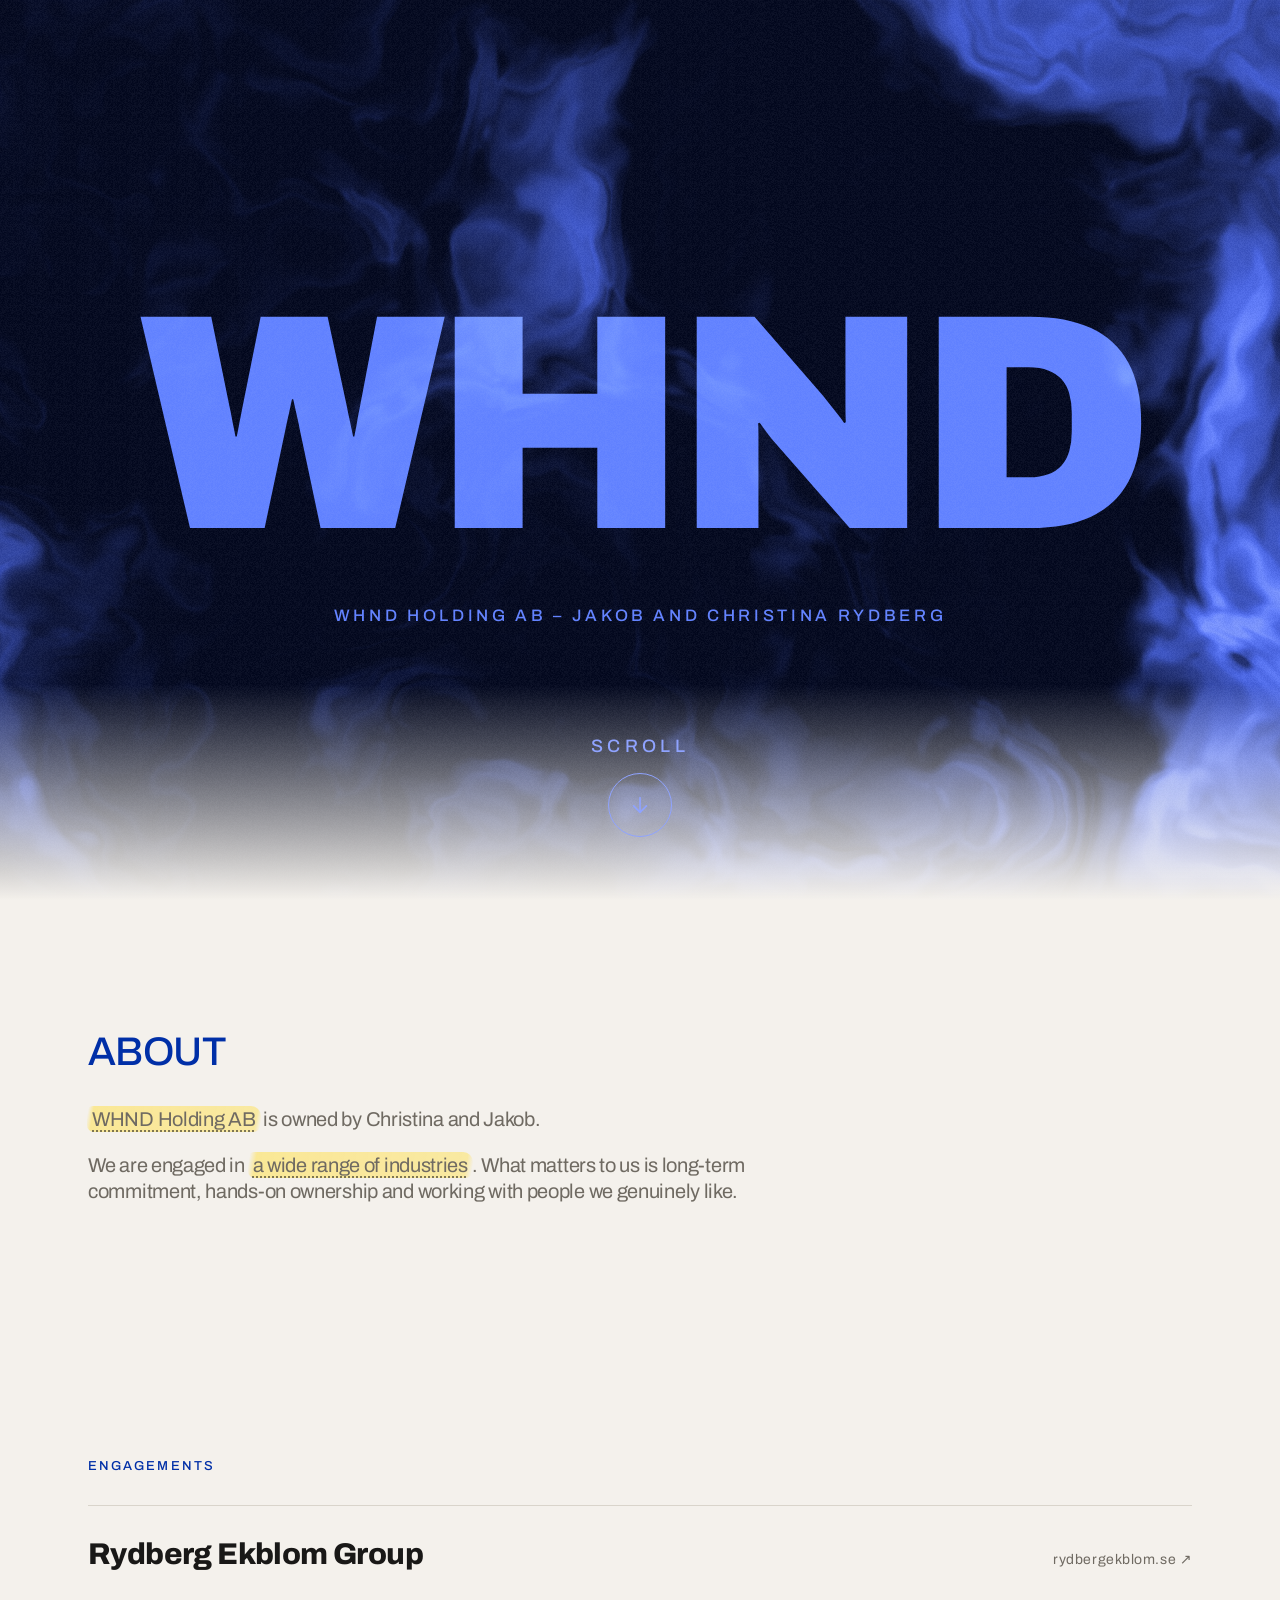
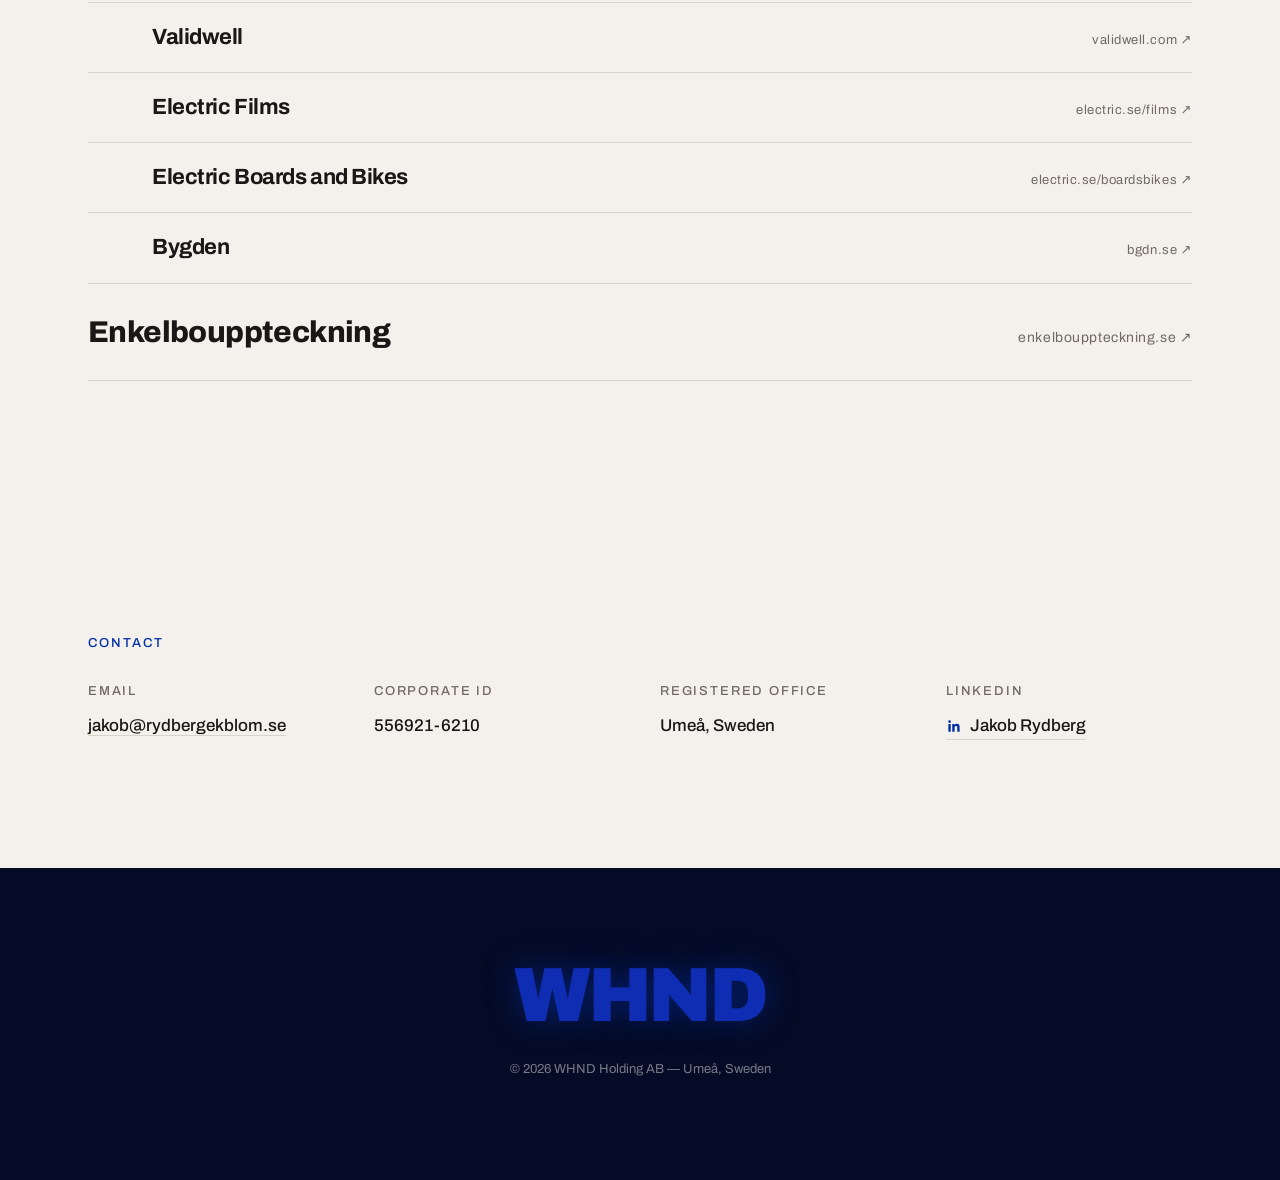
==== commit 8d20e037: "updatera med lite flex-grejor" ====
--- a/index.html
+++ b/index.html
@@ -5,6 +5,15 @@
 <meta name="viewport" content="width=device-width, initial-scale=1.0">
 <title>WHND Holding AB</title>
 <meta name="description" content="WHND Holding AB – family-owned holding company of Jakob and Christina Rydberg. Engagements include Rydberg Ekblom Group and enkelbouppteckning.se.">
+<link rel="icon" href="favicon.svg" type="image/svg+xml">
+<meta property="og:type" content="website">
+<meta property="og:url" content="https://whnd.se/">
+<meta property="og:title" content="WHND Holding AB">
+<meta property="og:description" content="Family-owned holding company of Jakob and Christina Rydberg.">
+<meta property="og:image" content="https://whnd.se/og.jpg">
+<meta property="og:image:width" content="2400">
+<meta property="og:image:height" content="1260">
+<meta name="twitter:card" content="summary_large_image">
 
 <!-- ============================================================
      WHND Holding AB — whnd.se
@@ -72,6 +81,14 @@
     cursor:crosshair;
   }
   canvas{position:absolute;inset:0;width:100%;height:100%;display:block}
+  /* ---------- Dygnsrytm: nattläge (00–05) inverterar heron ---------- */
+  body.t-night header{background:#070c22}
+  body.t-night header::after{
+    background:linear-gradient(to bottom, rgba(244,241,236,0), var(--paper));
+  }
+  body.t-night .wordmark-group{mix-blend-mode:screen;color:#5f7dff}
+  body.t-night .scroll-nudge{color:#8fa3ff}
+  body.t-night .scroll-nudge .circle{border-color:#8fa3ff}
   /* mjuk kant i botten: bläcket löses upp i papperet */
   header::after{
     content:"";
@@ -201,7 +218,26 @@
   .tip:hover::before,.tip:focus::before{opacity:1}
 
   /* ---------- Engagements: liten länklista med hierarki ---------- */
+  #engagements{position:relative}
+  /* mjuk färg-wash bakom listan: tonas till bolagets färg vid hover */
+  #engagements::before{
+    content:"";
+    position:absolute;left:-8%;top:8%;
+    width:70%;height:84%;
+    background-color:transparent;
+    opacity:0;
+    filter:blur(90px);
+    border-radius:50%;
+    transition:background-color .6s ease,opacity .6s ease;
+    pointer-events:none;
+  }
+  #engagements.washed::before{
+    background-color:var(--washc,var(--blue));
+    opacity:.12;
+  }
+  .companies{position:relative}
   .companies a.row{
+    --c:var(--blue);
     display:flex;justify-content:space-between;align-items:baseline;gap:16px;
     padding:24px 0;
     border-top:1px solid var(--line);
@@ -216,8 +252,8 @@
     white-space:nowrap;
     transition:color .2s ease;
   }
-  .companies a.row:hover{color:var(--blue)}
-  .companies a.row:hover .dom{color:var(--blue)}
+  .companies a.row:hover{color:var(--c)}
+  .companies a.row:hover .dom{color:var(--c)}
   .companies .name{display:flex;flex-direction:column;gap:3px;transition:transform .25s ease}
   .companies a.row:hover .name{transform:translateX(10px)}
   /* barn till Rydberg Ekblom Group: indrag + mindre grad */
@@ -263,6 +299,28 @@
     .wordmark{font-size:26vw}
     .wordmark-sub{font-size:10px;letter-spacing:.16em;max-width:90vw;white-space:normal}
     .act .ghost{font-size:90vw;opacity:.045}
+  }
+  /* ---------- Print: brevpapper i stället för skärmdump ---------- */
+  @media print{
+    nav,canvas,.scroll-nudge,.wordmark-overlay{display:none!important}
+    .reveal{opacity:1!important;transform:none!important;transition:none!important}
+    body{background:#fff}
+    .hero-scroll{height:auto}
+    header{position:static;height:auto;background:none;padding:40pt 0 0;overflow:visible;cursor:auto}
+    header::after{display:none}
+    .wordmark-group{position:static;mix-blend-mode:normal;color:var(--blue);gap:10pt}
+    .wordmark{font-size:64pt}
+    .wordmark span{animation:none!important;opacity:1!important;filter:none!important;transform:none!important}
+    .wordmark-sub{animation:none!important;opacity:1!important;font-size:9pt}
+    section{padding:22pt 0;break-inside:avoid}
+    .tip{background:none;text-decoration:none;padding:0;margin:0}
+    .tip::after,.tip::before{display:none}
+    #engagements::before{display:none}
+    .companies a.row{padding:8pt 0;font-size:14pt}
+    .companies a.row.sub{padding:6pt 0 6pt 24pt;font-size:11pt}
+    .companies .dom{font-size:9pt}
+    footer{background:none;color:var(--muted);padding:20pt 0;text-align:left}
+    footer .mark{color:var(--blue);text-shadow:none;font-size:18pt;margin-bottom:6pt}
   }
 </style>
 </head>
@@ -307,27 +365,27 @@
 <section id="engagements">
   <div class="wrap reveal companies">
     <p class="kicker">Engagements</p>
-    <a class="row" href="https://rydbergekblom.se" target="_blank" rel="noopener">
+    <a class="row" href="https://rydbergekblom.se" target="_blank" rel="noopener" style="--c:#002fa7">
       <span class="name">Rydberg Ekblom Group</span>
       <span class="dom">rydbergekblom.se &nearr;</span>
     </a>
-    <a class="row sub" href="https://validwell.com" target="_blank" rel="noopener">
+    <a class="row sub" href="https://validwell.com" target="_blank" rel="noopener" style="--c:#0d5c4a">
       <span class="name">Validwell</span>
       <span class="dom">validwell.com &nearr;</span>
     </a>
-    <a class="row sub" href="https://www.electric.se/films" target="_blank" rel="noopener">
+    <a class="row sub" href="https://www.electric.se/films" target="_blank" rel="noopener" style="--c:#6b2fd6">
       <span class="name">Electric Films</span>
       <span class="dom">electric.se/films &nearr;</span>
     </a>
-    <a class="row sub" href="https://www.electric.se/boardsbikes" target="_blank" rel="noopener">
+    <a class="row sub" href="https://www.electric.se/boardsbikes" target="_blank" rel="noopener" style="--c:#e8590c">
       <span class="name">Electric Boards and Bikes</span>
       <span class="dom">electric.se/boardsbikes &nearr;</span>
     </a>
-    <a class="row sub" href="https://bgdn.se" target="_blank" rel="noopener">
+    <a class="row sub" href="https://bgdn.se" target="_blank" rel="noopener" style="--c:#b4542e">
       <span class="name">Bygden</span>
       <span class="dom">bgdn.se &nearr;</span>
     </a>
-    <a class="row" href="https://enkelbouppteckning.se" target="_blank" rel="noopener">
+    <a class="row" href="https://enkelbouppteckning.se" target="_blank" rel="noopener" style="--c:#1a7a8a">
       <span class="name">Enkelbouppteckning</span>
       <span class="dom">enkelbouppteckning.se &nearr;</span>
     </a>
@@ -383,6 +441,8 @@
       precision highp float;
       uniform vec2 u_res;uniform float u_t;uniform vec2 u_mouse;
       uniform float u_mi;uniform float u_amt;uniform float u_pull;
+      uniform float u_night;      /* 0 = dag, 1 = inverterat nattläge */
+      uniform vec3 u_drops[6];    /* klickdroppar: x,y (uv) + ålder i sek (-1 = inaktiv) */
       float hash(vec2 p){p=fract(p*vec2(123.34,456.21));p+=dot(p,p+45.32);return fract(p.x*p.y);}
       float noise(vec2 p){vec2 i=floor(p),f=fract(p);vec2 u=f*f*(3.-2.*f);
         return mix(mix(hash(i),hash(i+vec2(1,0)),u.x),mix(hash(i+vec2(0,1)),hash(i+vec2(1,1)),u.x),u.y);}
@@ -400,9 +460,19 @@
         vec2 r=vec2(fbm(p+2.6*q+drag+vec2(1.7,9.2)+t*.55),fbm(p+2.6*q-drag+vec2(8.3,2.8)-t*.35));
         float f=fbm(p+3.2*r+drag*1.4);
         f+=pull*.22;
-        vec3 paper=vec3(.957,.945,.925);
-        vec3 blue=vec3(0.,.184,.655);
-        vec3 deep=vec3(0.,.075,.33);
+        /* klickdroppar: expanderande ringar som rör om i bläcket */
+        for(int i=0;i<6;i++){
+          vec3 d=u_drops[i];
+          if(d.z>=0.0){
+            vec2 dp=(d.xy-.5)*vec2(aspect,1.)*1.9;
+            float dist=length(p-dp);
+            float ring=exp(-pow((dist-d.z*.45)*5.5,2.0));
+            f+=ring*exp(-d.z*.85)*.45;
+          }
+        }
+        vec3 paper=mix(vec3(.957,.945,.925), vec3(.027,.047,.133), u_night);
+        vec3 blue =mix(vec3(0.,.184,.655),  vec3(.33,.45,1.),     u_night);
+        vec3 deep =mix(vec3(0.,.075,.33),   vec3(.82,.88,1.),     u_night);
         float ink1=smoothstep(.38-u_amt,.80-u_amt,f);
         float ink2=smoothstep(.68-u_amt,.98-u_amt,f);
         vec3 col=mix(paper,blue,ink1);
@@ -424,7 +494,8 @@
     const loc=gl.getAttribLocation(prog,'a');
     gl.enableVertexAttribArray(loc);
     gl.vertexAttribPointer(loc,2,gl.FLOAT,false,0,0);
-    const U={};['u_res','u_t','u_mouse','u_mi','u_amt','u_pull'].forEach(n=>U[n]=gl.getUniformLocation(prog,n));
+    const U={};['u_res','u_t','u_mouse','u_mi','u_amt','u_pull','u_night'].forEach(n=>U[n]=gl.getUniformLocation(prog,n));
+    U.u_drops=gl.getUniformLocation(prog,'u_drops[0]');
     function resize(){
       const dpr=Math.min(window.devicePixelRatio||1,1.5);
       canvas.width=canvas.clientWidth*dpr;canvas.height=canvas.clientHeight*dpr;
@@ -436,18 +507,46 @@
     addEventListener('pointermove',e=>{tx=e.clientX/innerWidth;ty=1-e.clientY/innerHeight;ti=1;});
     addEventListener('pointerleave',()=>{ti=0;});
 
+    /* ---------- Dygnsrytm ----------
+       morgon 05–11: glesare bläck · dag 11–17: standard
+       kväll 17–23: tätare · natt 23–05: inverterat
+       Förhandsgranska med ?mode=night (morning/day/evening/night) */
+    const forced=new URLSearchParams(location.search).get('mode');
+    const h=new Date().getHours();
+    const mode=['morning','day','evening','night'].includes(forced)?forced:
+      (h>=23||h<5)?'night':h<11?'morning':h<17?'day':'evening';
+    document.body.classList.add('t-'+mode);
+    const NIGHT=mode==='night'?1:0;
+    const AMT_OFFSET={morning:-0.03,day:0,evening:0.045,night:0.02}[mode];
+
+    /* ---------- Klickdroppar ---------- */
+    const drops=Array.from({length:6},()=>({x:0,y:0,t:-1}));
+    let dropIdx=0;
+    document.querySelector('header').addEventListener('pointerdown',e=>{
+      drops[dropIdx]={x:e.clientX/innerWidth,y:1-e.clientY/innerHeight,t:performance.now()};
+      dropIdx=(dropIdx+1)%6;
+    });
+    const dropArr=new Float32Array(18);
+
     const reduceMotion=matchMedia('(prefers-reduced-motion: reduce)').matches;
     let simT=0,last=performance.now();
     function frame(now){
       simT+=(now-last)/1000*LOCK.speed;last=now;
       mx+=(tx-mx)*.035;my+=(ty-my)*.035;mi+=(ti-mi)*.04;
-      const p=parseFloat(getComputedStyle(document.documentElement).getPropertyValue('--p'))||0;
+      for(let i=0;i<6;i++){
+        const d=drops[i];
+        const age=d.t<0?-1:(now-d.t)/1000;
+        dropArr[i*3]=d.x;dropArr[i*3+1]=d.y;
+        dropArr[i*3+2]=(age>4)?-1:age; /* droppen klingar av efter ~4 s */
+      }
       gl.uniform2f(U.u_res,canvas.width,canvas.height);
       gl.uniform1f(U.u_t,reduceMotion?12.0:simT);
       gl.uniform2f(U.u_mouse,mx,my);
       gl.uniform1f(U.u_mi,mi);
-      gl.uniform1f(U.u_amt,LOCK.amt);
+      gl.uniform1f(U.u_amt,LOCK.amt+AMT_OFFSET);
       gl.uniform1f(U.u_pull,LOCK.pull);
+      gl.uniform1f(U.u_night,NIGHT);
+      gl.uniform3fv(U.u_drops,dropArr);
       gl.drawArrays(gl.TRIANGLES,0,3);
       if(!reduceMotion)requestAnimationFrame(frame);
     }
@@ -476,6 +575,26 @@
     es.forEach(e=>{if(e.isIntersecting)e.target.classList.add('in');});
   },{threshold:0.25});
   document.querySelectorAll('.reveal,.act').forEach(el=>io.observe(el));
+
+  /* ---------- Färg-wash bakom listan vid hover ---------- */
+  const eng=document.getElementById('engagements');
+  document.querySelectorAll('.companies a.row').forEach(row=>{
+    row.addEventListener('mouseenter',()=>{
+      eng.style.setProperty('--washc',getComputedStyle(row).getPropertyValue('--c'));
+      eng.classList.add('washed');
+    });
+    row.addEventListener('mouseleave',()=>eng.classList.remove('washed'));
+  });
+
+  /* ---------- Signatur i konsolen ---------- */
+  console.log(
+    '%cWHND',
+    'font:900 64px Archivo,system-ui,sans-serif;color:#002fa7;letter-spacing:-3px'
+  );
+  console.log(
+    '%cYes, this site is hand-coded. The ink is generated in a WebGL shader — no images, no video, no frameworks. The whole page weighs less than one Instagram photo.\n\nStill wondering what WHND stands for? So is everyone. Some things stay in the family.\n\n→ jakob@rydbergekblom.se',
+    'color:#6f6a62;font-size:12px;line-height:1.6'
+  );
 })();
 </script>
 
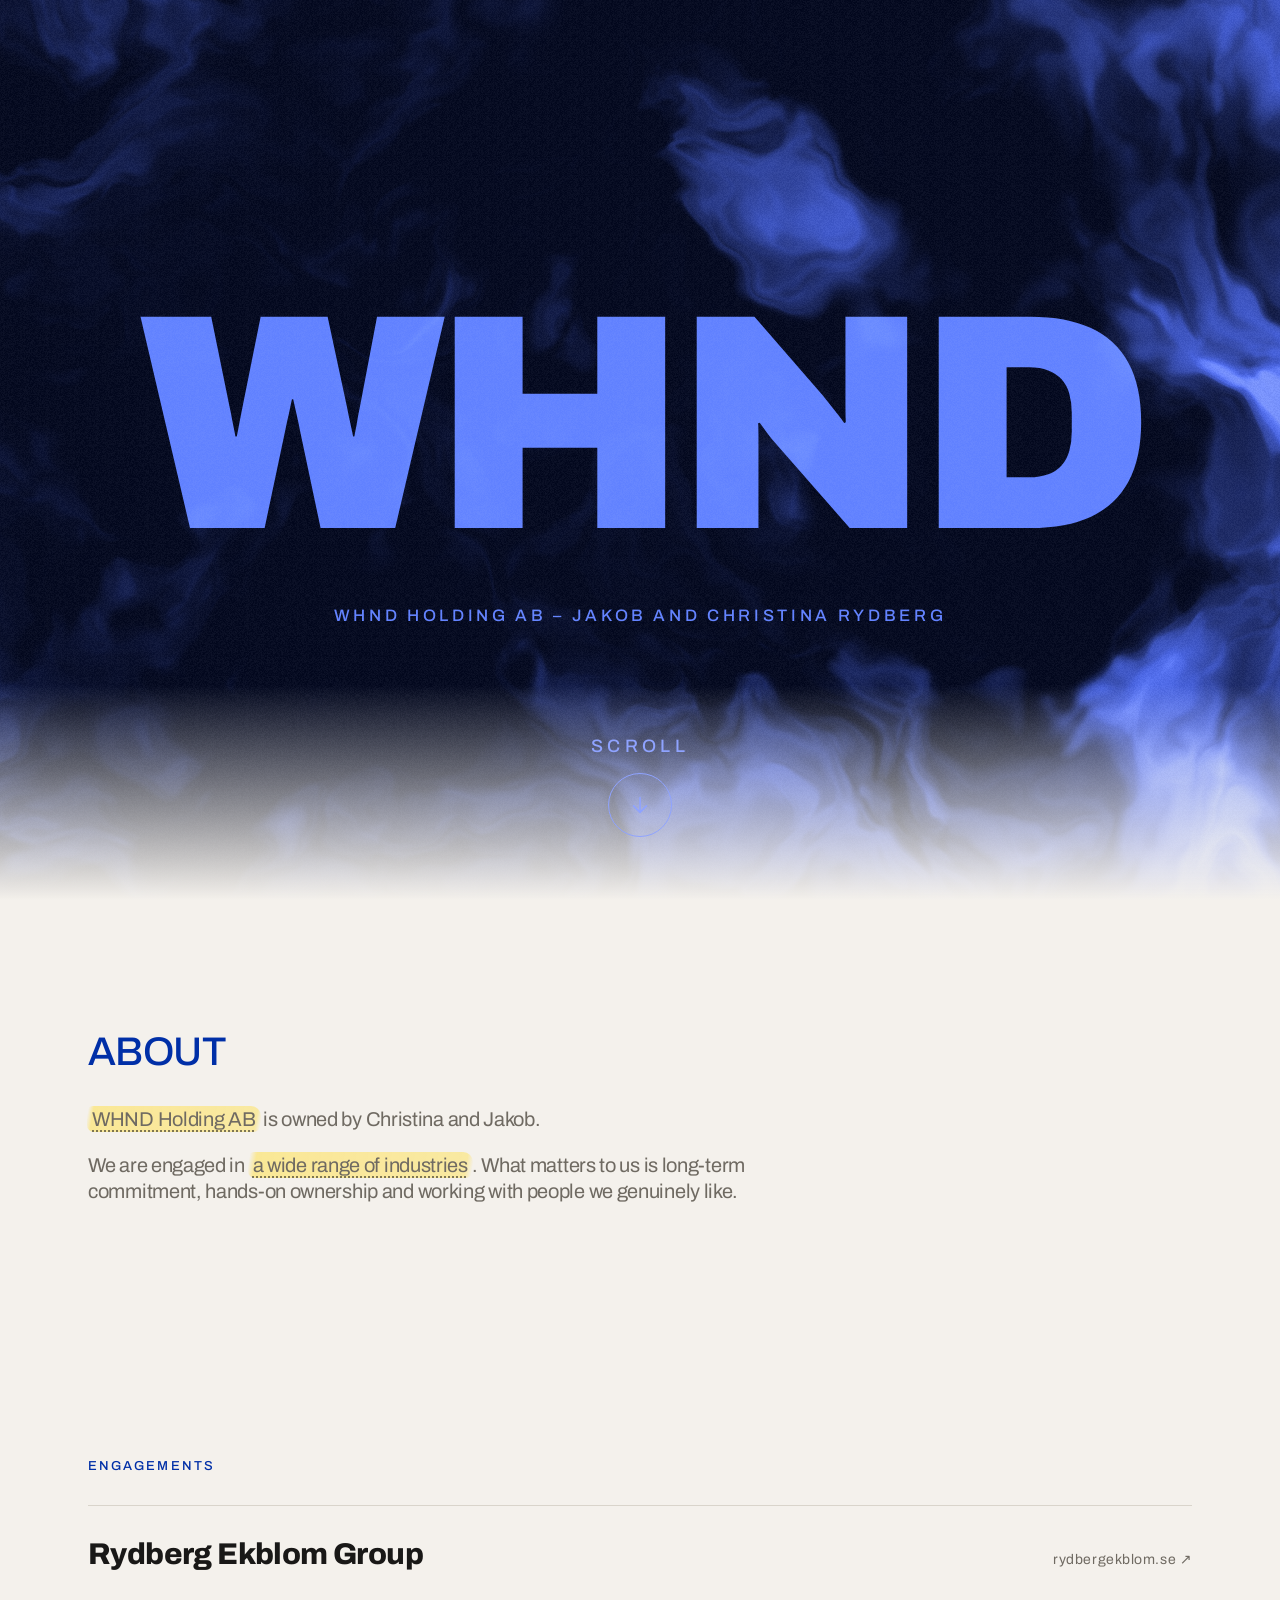
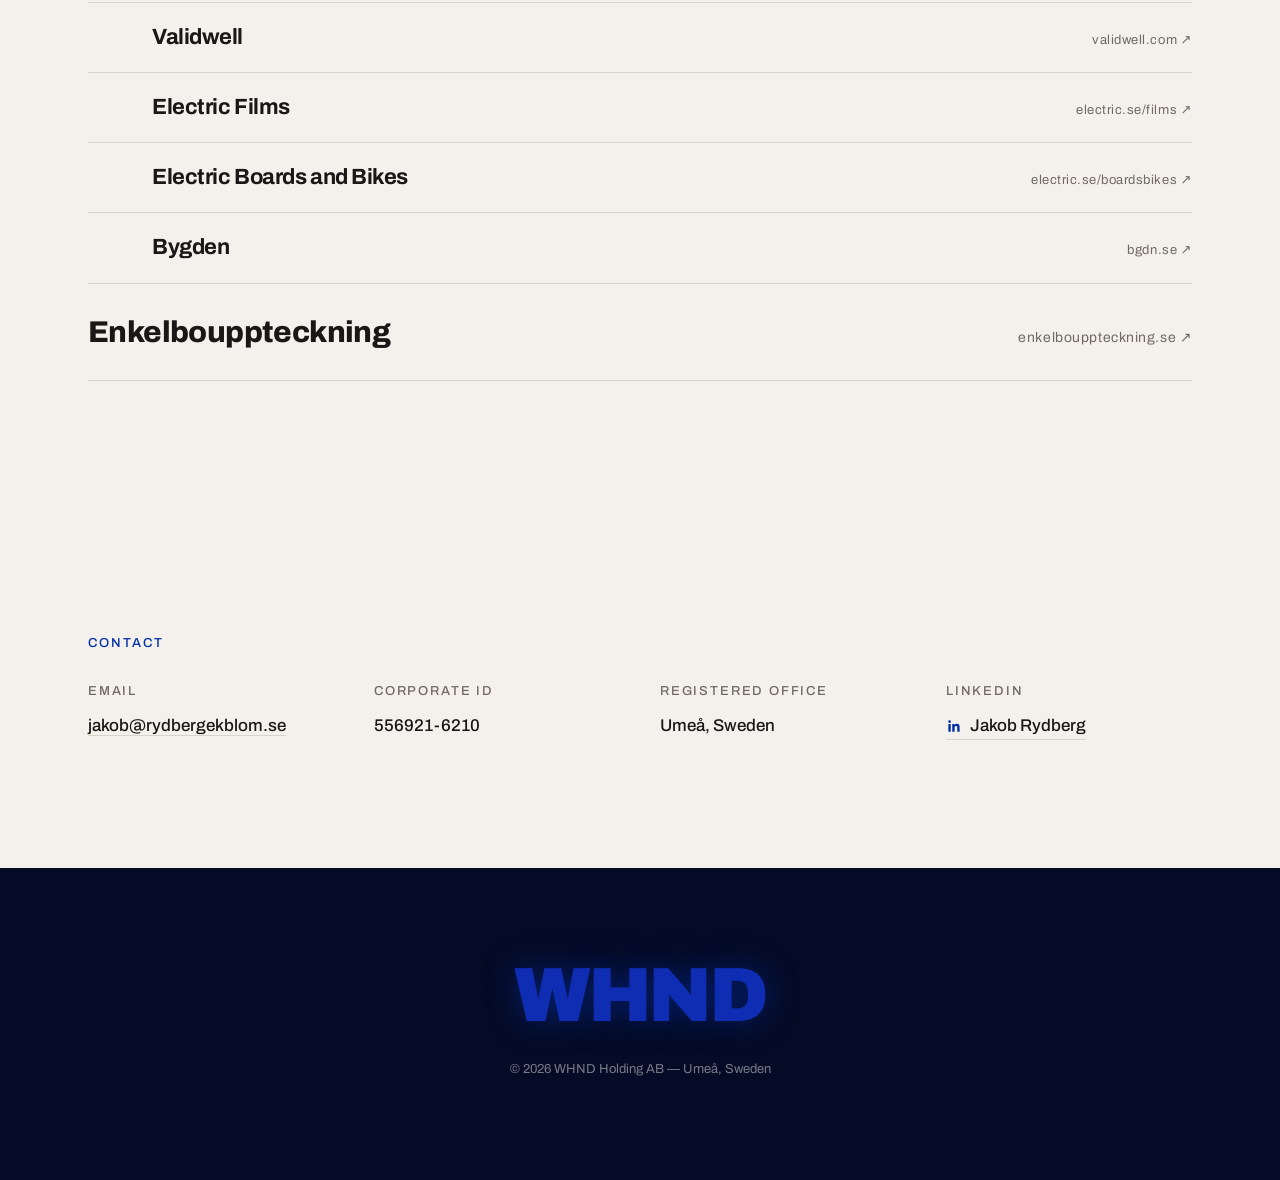
==== commit c8841886: "Dygnspalett (guldig morgon, rosalila skymning) + vanlig muspekare Co-Authored-By: Claude Fable 5 <no" ====
--- a/index.html
+++ b/index.html
@@ -78,7 +78,6 @@
     height:100svh;
     overflow:hidden;
     background:var(--paper);
-    cursor:crosshair;
   }
   canvas{position:absolute;inset:0;width:100%;height:100%;display:block}
   /* ---------- Dygnsrytm: nattläge (00–05) inverterar heron ---------- */
@@ -441,7 +440,7 @@
       precision highp float;
       uniform vec2 u_res;uniform float u_t;uniform vec2 u_mouse;
       uniform float u_mi;uniform float u_amt;uniform float u_pull;
-      uniform float u_night;      /* 0 = dag, 1 = inverterat nattläge */
+      uniform vec3 u_cPaper;uniform vec3 u_cInk;uniform vec3 u_cDeep; /* palett per dygnsläge */
       uniform vec3 u_drops[6];    /* klickdroppar: x,y (uv) + ålder i sek (-1 = inaktiv) */
       float hash(vec2 p){p=fract(p*vec2(123.34,456.21));p+=dot(p,p+45.32);return fract(p.x*p.y);}
       float noise(vec2 p){vec2 i=floor(p),f=fract(p);vec2 u=f*f*(3.-2.*f);
@@ -470,9 +469,9 @@
             f+=ring*exp(-d.z*.85)*.45;
           }
         }
-        vec3 paper=mix(vec3(.957,.945,.925), vec3(.027,.047,.133), u_night);
-        vec3 blue =mix(vec3(0.,.184,.655),  vec3(.33,.45,1.),     u_night);
-        vec3 deep =mix(vec3(0.,.075,.33),   vec3(.82,.88,1.),     u_night);
+        vec3 paper=u_cPaper;
+        vec3 blue =u_cInk;
+        vec3 deep =u_cDeep;
         float ink1=smoothstep(.38-u_amt,.80-u_amt,f);
         float ink2=smoothstep(.68-u_amt,.98-u_amt,f);
         vec3 col=mix(paper,blue,ink1);
@@ -494,7 +493,7 @@
     const loc=gl.getAttribLocation(prog,'a');
     gl.enableVertexAttribArray(loc);
     gl.vertexAttribPointer(loc,2,gl.FLOAT,false,0,0);
-    const U={};['u_res','u_t','u_mouse','u_mi','u_amt','u_pull','u_night'].forEach(n=>U[n]=gl.getUniformLocation(prog,n));
+    const U={};['u_res','u_t','u_mouse','u_mi','u_amt','u_pull','u_cPaper','u_cInk','u_cDeep'].forEach(n=>U[n]=gl.getUniformLocation(prog,n));
     U.u_drops=gl.getUniformLocation(prog,'u_drops[0]');
     function resize(){
       const dpr=Math.min(window.devicePixelRatio||1,1.5);
@@ -516,8 +515,14 @@
     const mode=['morning','day','evening','night'].includes(forced)?forced:
       (h>=23||h<5)?'night':h<11?'morning':h<17?'day':'evening';
     document.body.classList.add('t-'+mode);
-    const NIGHT=mode==='night'?1:0;
     const AMT_OFFSET={morning:-0.03,day:0,evening:0.045,night:0.02}[mode];
+    /* ett dygn i färg: guldig gryning → blå dag → rosalila skymning → lysande natt */
+    const PAL={
+      morning:{paper:[.965,.945,.902], ink:[.878,.604,.161], deep:[.604,.357,.055]},
+      day:    {paper:[.957,.945,.925], ink:[0,.184,.655],    deep:[0,.075,.33]},
+      evening:{paper:[.960,.936,.930], ink:[.545,.282,.835], deep:[.220,.060,.380]},
+      night:  {paper:[.027,.047,.133], ink:[.33,.45,1],      deep:[.82,.88,1]}
+    }[mode];
 
     /* ---------- Klickdroppar ---------- */
     const drops=Array.from({length:6},()=>({x:0,y:0,t:-1}));
@@ -545,7 +550,9 @@
       gl.uniform1f(U.u_mi,mi);
       gl.uniform1f(U.u_amt,LOCK.amt+AMT_OFFSET);
       gl.uniform1f(U.u_pull,LOCK.pull);
-      gl.uniform1f(U.u_night,NIGHT);
+      gl.uniform3f(U.u_cPaper,PAL.paper[0],PAL.paper[1],PAL.paper[2]);
+      gl.uniform3f(U.u_cInk,PAL.ink[0],PAL.ink[1],PAL.ink[2]);
+      gl.uniform3f(U.u_cDeep,PAL.deep[0],PAL.deep[1],PAL.deep[2]);
       gl.uniform3fv(U.u_drops,dropArr);
       gl.drawArrays(gl.TRIANGLES,0,3);
       if(!reduceMotion)requestAnimationFrame(frame);
